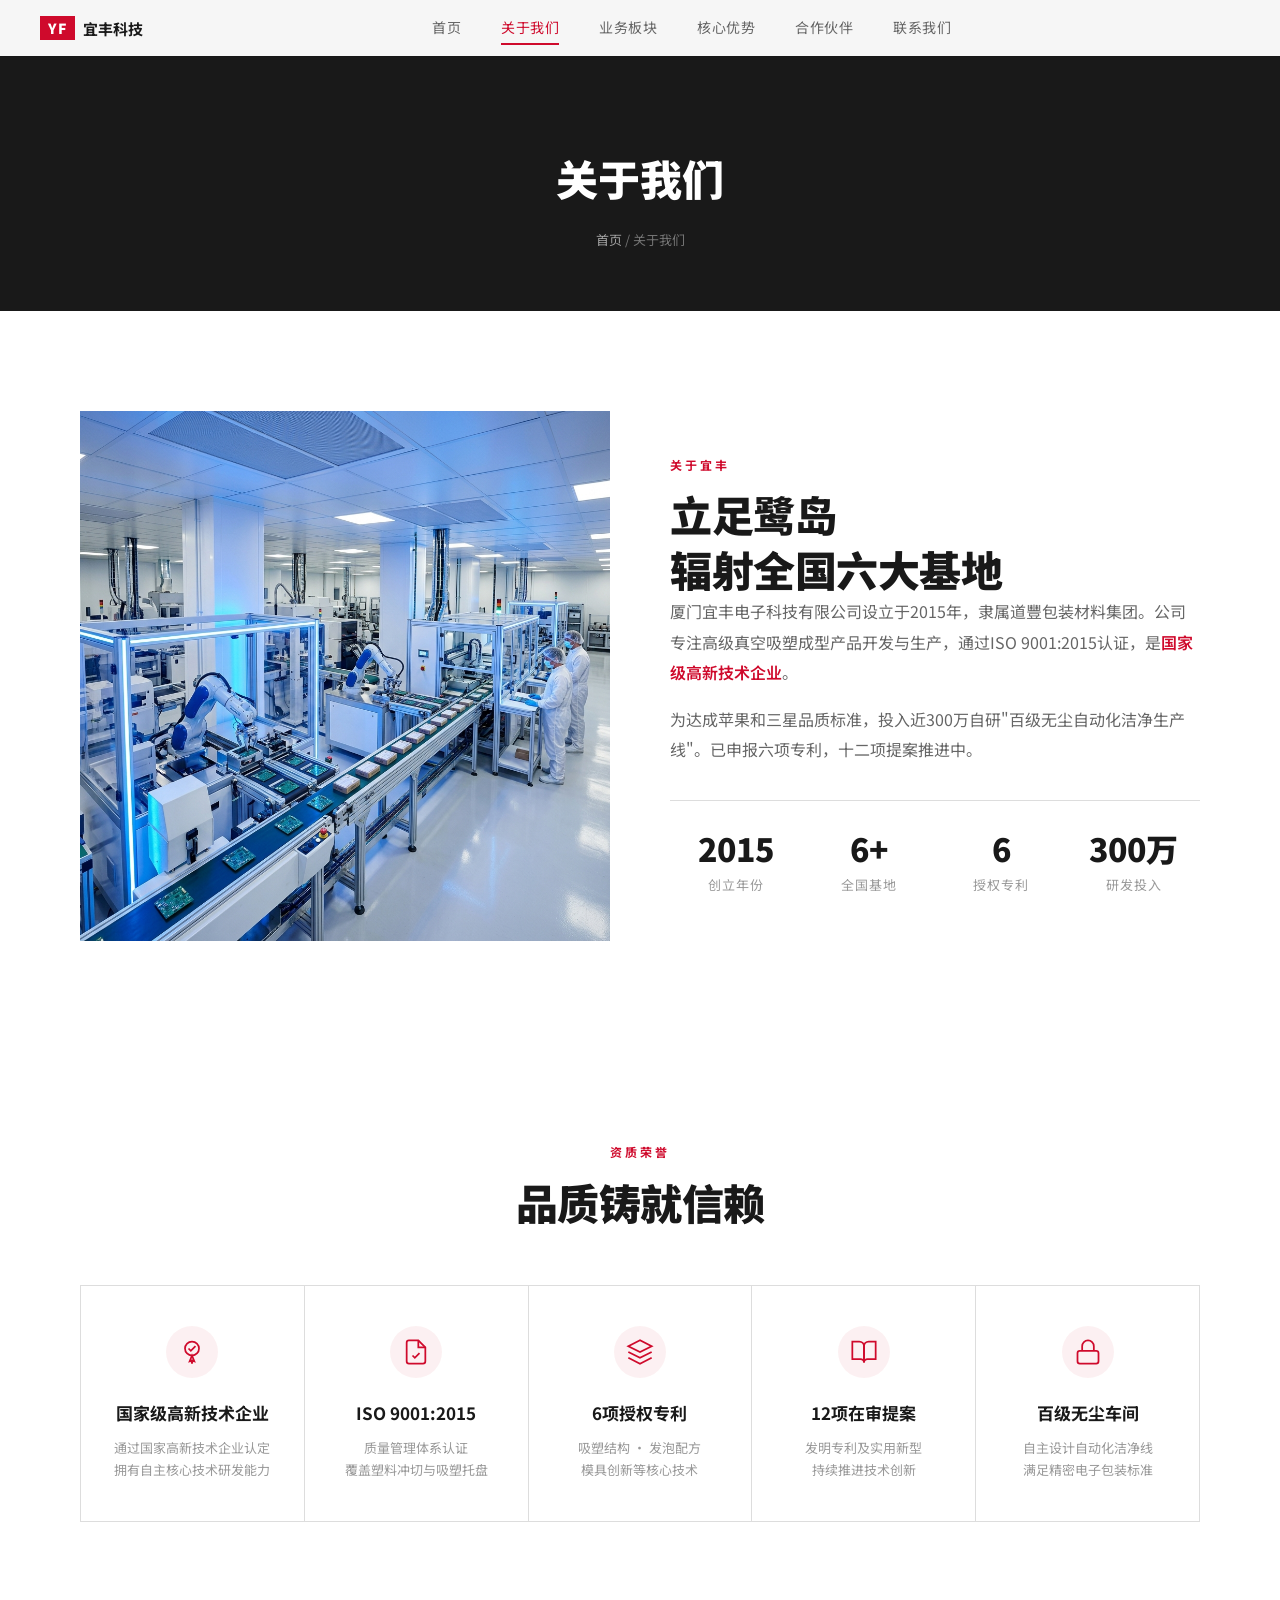
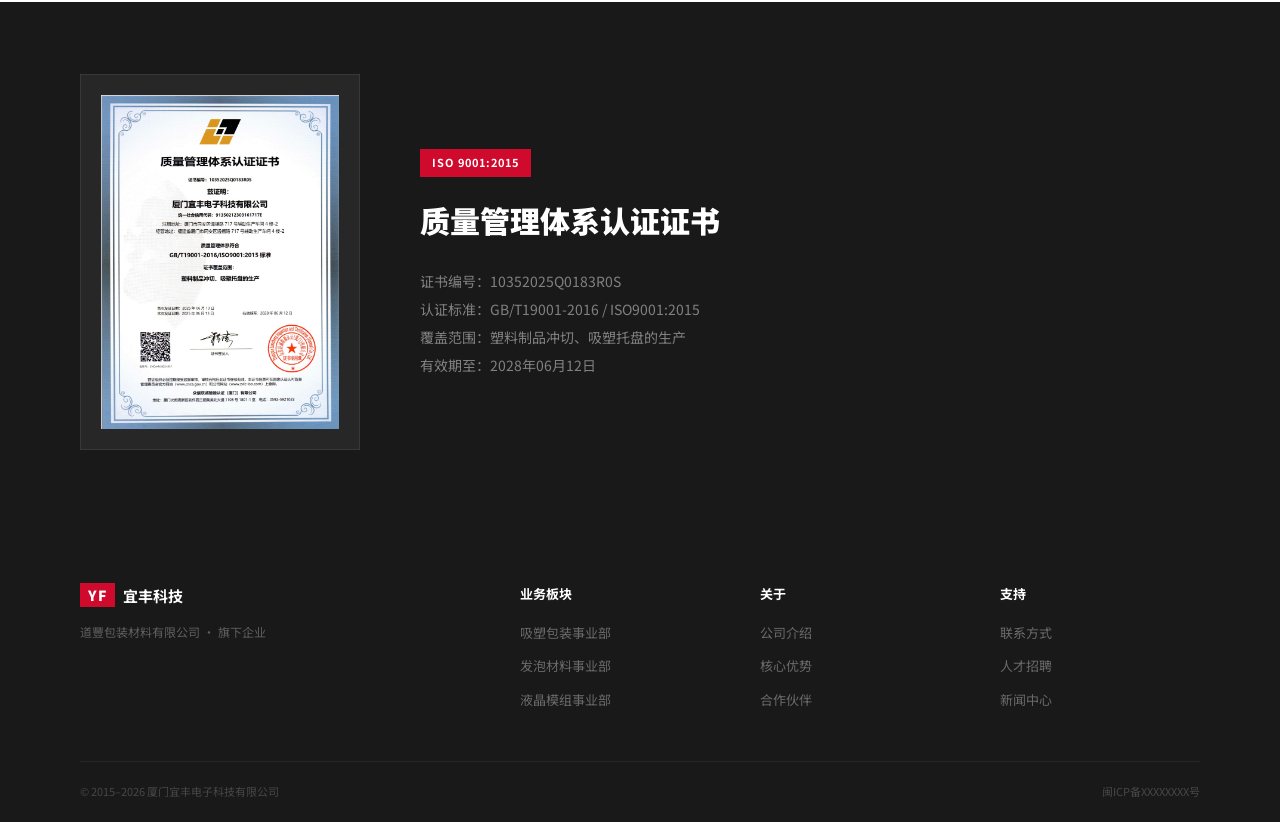
==== about.html @ 3e168503 "feat: 单页拆分为6个独立页面 - index.html: 首页（Hero轮播+快讯+About预览+业务入口+合作伙伴） - about.html: 关于我们（公司介绍+KPI+资质荣誉+证书展" ====
<!DOCTYPE html>
<html lang="zh-CN">
<head>
    <meta charset="UTF-8">
    <meta name="viewport" content="width=device-width, initial-scale=1.0">
    <title>关于我们 - 厦门宜丰电子科技</title>
    <meta name="description" content="厦门宜丰电子科技有限公司，隶属道豐包装材料集团，国家级高新技术企业，通过ISO 9001:2015认证。">
    <link rel="preconnect" href="https://fonts.googleapis.com">
    <link rel="preconnect" href="https://fonts.gstatic.com" crossorigin>
    <link href="https://fonts.googleapis.com/css2?family=Noto+Sans+SC:wght@300;400;500;700;900&display=swap" rel="stylesheet">
    <link rel="stylesheet" href="style.css">
</head>
<body>

    <!-- ====== 导航栏 ====== -->
    <header class="header" id="header">
        <div class="header-inner">
            <a href="index.html" class="logo">
                <span class="logo-mark">YF</span>
                <span class="logo-name">宜丰科技</span>
            </a>
            <nav class="nav" id="nav">
                <a href="index.html" class="nav-link">首页</a>
                <a href="about.html" class="nav-link">关于我们</a>
                <a href="divisions.html" class="nav-link">业务板块</a>
                <a href="advantages.html" class="nav-link">核心优势</a>
                <a href="partners.html" class="nav-link">合作伙伴</a>
                <a href="contact.html" class="nav-link">联系我们</a>
            </nav>
            <div class="header-right">
                <button class="hamburger" id="hamburger" aria-label="菜单">
                    <span></span><span></span>
                </button>
            </div>
        </div>
    </header>

    <!-- ====== 子页面横幅 ====== -->
    <section class="page-hero">
        <div class="container">
            <h1>关于我们</h1>
            <p class="breadcrumb"><a href="index.html">首页</a> / 关于我们</p>
        </div>
    </section>

    <!-- ====== 公司介绍 ====== -->
    <section class="about" id="about">
        <div class="container">
            <div class="split">
                <div class="split-media reveal">
                    <img src="images/hero-banner.png" alt="宜丰生产车间" loading="lazy">
                </div>
                <div class="split-text reveal">
                    <span class="label">关于宜丰</span>
                    <h2>立足鹭岛<br>辐射全国六大基地</h2>
                    <p>厦门宜丰电子科技有限公司设立于2015年，隶属道豐包装材料集团。公司专注高级真空吸塑成型产品开发与生产，通过ISO 9001:2015认证，是<strong>国家级高新技术企业</strong>。</p>
                    <p>为达成苹果和三星品质标准，投入近300万自研"百级无尘自动化洁净生产线"。已申报六项专利，十二项提案推进中。</p>
                    <div class="kpi-row">
                        <div class="kpi">
                            <strong>2015</strong>
                            <span>创立年份</span>
                        </div>
                        <div class="kpi">
                            <strong>6+</strong>
                            <span>全国基地</span>
                        </div>
                        <div class="kpi">
                            <strong>6</strong>
                            <span>授权专利</span>
                        </div>
                        <div class="kpi">
                            <strong>300万</strong>
                            <span>研发投入</span>
                        </div>
                    </div>
                </div>
            </div>
        </div>
    </section>

    <!-- ====== 资质荣誉 ====== -->
    <section class="certifications" id="certifications">
        <div class="container">
            <div class="section-head center">
                <span class="label">资质荣誉</span>
                <h2>品质铸就信赖</h2>
            </div>
            <div class="cert-cards">
                <div class="cert-card reveal">
                    <div class="cert-card-icon">
                        <svg width="28" height="28" viewBox="0 0 24 24" fill="none" stroke="currentColor" stroke-width="1.5">
                            <path d="M12 15l-2 5l1.5-.5L12 22l.5-2.5L14 20l-2-5z"/>
                            <circle cx="12" cy="9" r="6"/>
                            <path d="M9 9l2 2 4-4"/>
                        </svg>
                    </div>
                    <h4>国家级高新技术企业</h4>
                    <p>通过国家高新技术企业认定<br>拥有自主核心技术研发能力</p>
                </div>
                <div class="cert-card reveal">
                    <div class="cert-card-icon">
                        <svg width="28" height="28" viewBox="0 0 24 24" fill="none" stroke="currentColor" stroke-width="1.5">
                            <path d="M14 2H6a2 2 0 0 0-2 2v16a2 2 0 0 0 2 2h12a2 2 0 0 0 2-2V8z"/>
                            <polyline points="14 2 14 8 20 8"/>
                            <path d="M9 15l2 2 4-4"/>
                        </svg>
                    </div>
                    <h4>ISO 9001:2015</h4>
                    <p>质量管理体系认证<br>覆盖塑料冲切与吸塑托盘</p>
                </div>
                <div class="cert-card reveal">
                    <div class="cert-card-icon">
                        <svg width="28" height="28" viewBox="0 0 24 24" fill="none" stroke="currentColor" stroke-width="1.5">
                            <path d="M12 2L2 7l10 5 10-5-10-5z"/><path d="M2 17l10 5 10-5"/><path d="M2 12l10 5 10-5"/>
                        </svg>
                    </div>
                    <h4>6项授权专利</h4>
                    <p>吸塑结构 · 发泡配方<br>模具创新等核心技术</p>
                </div>
                <div class="cert-card reveal">
                    <div class="cert-card-icon">
                        <svg width="28" height="28" viewBox="0 0 24 24" fill="none" stroke="currentColor" stroke-width="1.5">
                            <path d="M2 3h6a4 4 0 0 1 4 4v14a3 3 0 0 0-3-3H2z"/>
                            <path d="M22 3h-6a4 4 0 0 0-4 4v14a3 3 0 0 1 3-3h7z"/>
                        </svg>
                    </div>
                    <h4>12项在审提案</h4>
                    <p>发明专利及实用新型<br>持续推进技术创新</p>
                </div>
                <div class="cert-card reveal">
                    <div class="cert-card-icon">
                        <svg width="28" height="28" viewBox="0 0 24 24" fill="none" stroke="currentColor" stroke-width="1.5">
                            <rect x="3" y="11" width="18" height="11" rx="2" ry="2"/>
                            <path d="M7 11V7a5 5 0 0 1 10 0v4"/>
                        </svg>
                    </div>
                    <h4>百级无尘车间</h4>
                    <p>自主设计自动化洁净线<br>满足精密电子包装标准</p>
                </div>
            </div>
        </div>
        <!-- 证书展示带 -->
        <div class="cert-banner">
            <div class="container">
                <div class="cert-banner-inner">
                    <div class="cert-banner-img">
                        <img src="images/certs/iso9001.png" alt="ISO 9001:2015 质量管理体系认证证书">
                    </div>
                    <div class="cert-banner-text">
                        <span class="cert-badge">ISO 9001:2015</span>
                        <h3>质量管理体系认证证书</h3>
                        <p>证书编号：10352025Q0183R0S</p>
                        <p>认证标准：GB/T19001-2016 / ISO9001:2015</p>
                        <p>覆盖范围：塑料制品冲切、吸塑托盘的生产</p>
                        <p>有效期至：2028年06月12日</p>
                    </div>
                </div>
            </div>
        </div>
    </section>

    <!-- ====== 页脚 ====== -->
    <footer class="footer">
        <div class="container">
            <div class="footer-grid">
                <div class="footer-brand">
                    <div class="logo">
                        <span class="logo-mark">YF</span>
                        <span class="logo-name">宜丰科技</span>
                    </div>
                    <p>道豐包装材料有限公司 · 旗下企业</p>
                </div>
                <div class="footer-col">
                    <h5>业务板块</h5>
                    <a href="divisions.html">吸塑包装事业部</a>
                    <a href="divisions.html">发泡材料事业部</a>
                    <a href="divisions.html">液晶模组事业部</a>
                </div>
                <div class="footer-col">
                    <h5>关于</h5>
                    <a href="about.html">公司介绍</a>
                    <a href="advantages.html">核心优势</a>
                    <a href="partners.html">合作伙伴</a>
                </div>
                <div class="footer-col">
                    <h5>支持</h5>
                    <a href="contact.html">联系方式</a>
                    <a href="#">人才招聘</a>
                    <a href="#">新闻中心</a>
                </div>
            </div>
            <div class="footer-bottom">
                <span>© 2015–2026 厦门宜丰电子科技有限公司</span>
                <span>闽ICP备XXXXXXXX号</span>
            </div>
        </div>
    </footer>

    <button class="btt" id="btt" aria-label="回到顶部">↑</button>
    <script src="script.js"></script>
</body>
</html>
---- style.css ----
/* =============================================
   宜丰电子科技 – 华为级极简设计
   核心原则：克制、留白、直角、大图、黑白红
   ============================================= */

/* ---------- Design Tokens ---------- */
:root{
    --black:#000;
    --white:#fff;
    --grey-50:#f5f5f5;
    --grey-100:#eee;
    --grey-200:#ddd;
    --grey-400:#999;
    --grey-600:#666;
    --grey-800:#333;
    --grey-900:#191919;
    --red:#CF0A2C;          /* 华为红 */
    --red-dark:#A30820;
    --font:'Noto Sans SC',-apple-system,BlinkMacSystemFont,'Segoe UI',sans-serif;
    --ease:cubic-bezier(.4,0,.2,1);
    --max:1200px;
}

/* ---------- Reset ---------- */
*,*::before,*::after{margin:0;padding:0;box-sizing:border-box}
html{font-size:17px;-webkit-font-smoothing:antialiased}
body{font-family:var(--font);color:var(--grey-900);background:var(--white);line-height:1.8;overflow-x:hidden;font-size:17px}
img{max-width:100%;display:block}
a{text-decoration:none;color:inherit}
button{font-family:var(--font)}
/* 键盘焦点可见性 – 可访问性 */
:focus-visible{
    outline:2px solid var(--red);
    outline-offset:2px;
}
input:focus-visible,
select:focus-visible,
textarea:focus-visible{
    outline:none;
    border-color:var(--red);
    box-shadow:0 0 0 3px rgba(207,10,44,.12);
}
.container{max-width:var(--max);margin:0 auto;padding:0 40px}

/* ===================
   HEADER – 华为风格透明→白底
   =================== */
.header{
    position:fixed;top:0;left:0;right:0;z-index:1000;
    height:56px;
    transition:background .4s var(--ease),box-shadow .4s var(--ease);
}
.header.scrolled{
    background:rgba(255,255,255,.96);
    backdrop-filter:blur(12px);
    -webkit-backdrop-filter:blur(12px);
    box-shadow:0 1px 0 rgba(0,0,0,.08);
}
.header-inner{
    max-width:1440px;margin:0 auto;height:100%;
    display:flex;align-items:center;justify-content:space-between;
    padding:0 40px;
}
.logo{display:flex;align-items:center;gap:8px;z-index:1001}
.logo-mark{
    font-size:14px;font-weight:900;letter-spacing:1px;
    color:var(--white);background:var(--red);
    padding:3px 8px;line-height:1.3;
}
.header.scrolled .logo-mark{background:var(--red)}
.logo-name{
    font-size:15px;font-weight:700;
    color:var(--white);transition:color .3s var(--ease);
}
.header.scrolled .logo-name{color:var(--grey-900)}

/* Nav */
.nav{display:flex;gap:0}
.nav-link{
    padding:16px 20px;font-size:14px;font-weight:400;
    color:rgba(255,255,255,.85);letter-spacing:.5px;
    position:relative;transition:color .3s var(--ease);
}
.header.scrolled .nav-link{color:var(--grey-600)}
.nav-link:hover,.nav-link.active{color:var(--white)}
.header.scrolled .nav-link:hover,
.header.scrolled .nav-link.active{color:var(--red)}
.nav-link::after{
    content:'';position:absolute;bottom:12px;left:20px;right:20px;
    height:2px;background:var(--red);
    transform:scaleX(0);transition:transform .3s var(--ease);
}
.nav-link.active::after,.nav-link:hover::after{transform:scaleX(1)}

/* Hamburger */
.hamburger{
    display:none;background:none;border:none;cursor:pointer;
    width:24px;height:20px;position:relative;z-index:1001;
}
.hamburger span{
    display:block;width:100%;height:1.5px;
    background:var(--white);position:absolute;left:0;
    transition:all .3s var(--ease);
}
.header.scrolled .hamburger span{background:var(--grey-900)}
.hamburger span:first-child{top:4px}
.hamburger span:last-child{bottom:4px}
.hamburger.open span:first-child{top:50%;transform:translateY(-50%) rotate(45deg)}
.hamburger.open span:last-child{bottom:auto;top:50%;transform:translateY(-50%) rotate(-45deg)}

/* ===================
   HERO – 全屏大图轮播
   =================== */
.hero{position:relative;height:100vh;min-height:640px;overflow:hidden;background:var(--black)}
.hero-slide{
    position:absolute;inset:0;opacity:0;
    transition:opacity 1.2s ease;
}
.hero-slide.active{opacity:1;z-index:1}
.hero-img{
    position:absolute;inset:0;
    background-size:cover;background-position:center;
    transform:scale(1.08);
    transition:transform 7s ease-out;
}
.hero-slide.active .hero-img{transform:scale(1)}
/* 华为式底部渐变遮罩，不是全覆盖 */
.hero-slide::after{
    content:'';position:absolute;inset:0;
    background:linear-gradient(to top,rgba(0,0,0,.7) 0%,rgba(0,0,0,.15) 50%,rgba(0,0,0,.25) 100%);
    z-index:1;
}
.hero-caption{
    position:absolute;bottom:140px;left:0;right:0;z-index:2;
    padding:0 40px;
    max-width:1440px;margin:0 auto;
}
.hero-caption h1{
    font-size:clamp(36px,5vw,56px);font-weight:900;
    color:var(--white);line-height:1.2;
    margin-bottom:16px;letter-spacing:-1px;
    opacity:0;transform:translateY(30px);
    transition:all .8s var(--ease) .2s;
}
.hero-slide.active .hero-caption h1{opacity:1;transform:translateY(0)}
.hero-caption p{
    font-size:18px;color:rgba(255,255,255,.7);font-weight:300;
    margin-bottom:28px;max-width:480px;
    opacity:0;transform:translateY(20px);
    transition:all .8s var(--ease) .4s;
}
.hero-slide.active .hero-caption p{opacity:1;transform:translateY(0)}
.hero-btn{
    display:inline-block;font-size:14px;font-weight:500;
    color:var(--white);border:1px solid rgba(255,255,255,.5);
    padding:12px 32px;
    opacity:0;transform:translateY(20px);
    transition:opacity .8s var(--ease) .55s, transform .8s var(--ease) .55s, background .3s var(--ease), border-color .3s var(--ease);
}
.hero-slide.active .hero-btn{opacity:1;transform:translateY(0)}
.hero-btn:hover{background:var(--red);border-color:var(--red)}

/* Dots */
.hero-dots{
    position:absolute;bottom:60px;left:40px;z-index:10;
    display:flex;gap:10px;
}
.dot{
    width:32px;height:2px;border:none;cursor:pointer;
    background:rgba(255,255,255,.3);padding:0;
    transition:all .4s var(--ease);
}
.dot.active{background:var(--white);width:48px}

/* ===================
   PAGE HERO – 子页面顶部横幅
   =================== */
.page-hero{
    padding:140px 0 60px;
    background:var(--grey-900);
    text-align:center;
}
.page-hero h1{
    font-size:clamp(28px,4vw,42px);font-weight:900;
    color:var(--white);margin-bottom:12px;
}
.page-hero .breadcrumb{
    font-size:13px;color:rgba(255,255,255,.4);
}
.page-hero .breadcrumb a{
    color:rgba(255,255,255,.6);
    transition:color .3s var(--ease);
}
.page-hero .breadcrumb a:hover{color:var(--white)}

/* ===================
   TICKER – 新闻快讯条
   =================== */
.ticker{
    background:var(--grey-50);border-bottom:1px solid var(--grey-100);
    padding:14px 0;
}
.ticker-inner{display:flex;align-items:center;gap:16px}
.ticker-tag{
    flex-shrink:0;font-size:11px;font-weight:700;
    color:var(--white);background:var(--red);
    padding:3px 10px;letter-spacing:1px;
}
.ticker-inner p{font-size:15px;color:var(--grey-600)}

/* ===================
   通用 Section 标题
   =================== */
.section-head{margin-bottom:56px}
.section-head.center{text-align:center}
.label{
    display:block;font-size:12px;font-weight:700;
    color:var(--red);letter-spacing:3px;
    margin-bottom:12px;
}
.label.light{color:rgba(255,255,255,.6)}
.section-head h2,
.split-text h2{
    font-size:clamp(30px,3.5vw,42px);font-weight:900;
    line-height:1.3;letter-spacing:-0.5px;color:var(--grey-900);
}

/* ===================
   ABOUT – 左右分栏（华为式）
   =================== */
.about{padding:100px 0}
.split{
    display:grid;grid-template-columns:1fr 1fr;gap:60px;
    align-items:center;
}
.split.reverse{direction:rtl}
.split.reverse>*{direction:ltr}
.split-media{overflow:hidden}
.split-media img{
    width:100%;height:100%;object-fit:cover;
    transition:transform .6s var(--ease);
}
.split-media:hover img{transform:scale(1.03)}
.split-text{padding:20px 0}
.split-text p{
    font-size:16px;color:var(--grey-600);
    margin-bottom:16px;line-height:1.9;
}
.split-text strong{color:var(--red);font-weight:600}

/* KPI 行 */
.kpi-row{
    display:grid;grid-template-columns:repeat(4,1fr);
    gap:0;margin-top:36px;
    border-top:1px solid var(--grey-200);padding-top:28px;
}
.kpi{text-align:center}
.kpi strong{
    display:block;font-size:32px;font-weight:900;
    color:var(--grey-900);line-height:1.2;
}
.kpi span{font-size:13px;color:var(--grey-400);letter-spacing:1px}

/* ===================
   DIVISIONS – 三大业务大图卡片
   =================== */
.divisions{padding:100px 0 0;background:var(--grey-50)}
.div-grid{
    display:grid;grid-template-columns:repeat(3,1fr);
    gap:1px;background:var(--grey-200); /* 1px 分隔线式间距 */
}
.div-card{
    position:relative;display:block;
    height:520px;overflow:hidden;cursor:pointer;
    background:var(--black);
}
.div-card img{
    width:100%;height:100%;object-fit:cover;
    transition:transform .8s var(--ease);
}
.div-card:hover img{transform:scale(1.06)}
.div-card-overlay{
    position:absolute;inset:0;
    background:linear-gradient(to top,rgba(0,0,0,.75) 0%,rgba(0,0,0,.1) 60%,transparent 100%);
    transition:background .4s var(--ease);
}
.div-card:hover .div-card-overlay{
    background:linear-gradient(to top,rgba(0,0,0,.85) 0%,rgba(0,0,0,.3) 60%,rgba(0,0,0,.15) 100%);
}
.div-card-body{
    position:absolute;bottom:0;left:0;right:0;
    padding:36px 32px;z-index:2;color:var(--white);
}
.div-card-num{
    font-size:48px;font-weight:900;
    color:rgba(255,255,255,.12);line-height:1;
    display:block;margin-bottom:8px;
}
.div-card-body h3{
    font-size:24px;font-weight:700;margin-bottom:10px;
    letter-spacing:.5px;
}
.div-card-body p{
    font-size:14px;color:rgba(255,255,255,.65);
    line-height:1.7;margin-bottom:16px;
}
.div-card-link{
    font-size:14px;font-weight:500;color:var(--white);
    opacity:0;transform:translateY(8px);
    transition:all .4s var(--ease);
}
.div-card:hover .div-card-link{opacity:1;transform:translateY(0)}

/* ===================
   ADVANTAGES – 核心优势
   =================== */
.advantages{padding:100px 0 0;background:var(--white)}
.adv-strip{
    margin-top:80px;padding:80px 0;
    background:var(--grey-900);
}
.adv-cards{
    display:grid;grid-template-columns:repeat(4,1fr);gap:1px;
    background:rgba(255,255,255,.06);
}
.adv-card{
    padding:40px 32px;
    background:var(--grey-900);
    border-right:none;
    transition:background .3s var(--ease);
}
.adv-card:last-child{border-right:none}
.adv-card:hover{background:rgba(255,255,255,.04)}
.adv-icon{
    color:var(--red);margin-bottom:24px;
    width:40px;height:40px;
}
.adv-card h4{
    font-size:18px;font-weight:700;
    color:var(--white);margin-bottom:12px;
}
.adv-card p{
    font-size:14px;color:rgba(255,255,255,.5);line-height:1.8;
}

/* ===================
   PRODUCTS – 五大领域
   =================== */
.products{padding:100px 0;background:var(--white)}
.prod-grid{
    display:grid;grid-template-columns:repeat(5,1fr);gap:0;
    border:1px solid var(--grey-200);
}
.prod-item{
    padding:48px 28px;text-align:center;
    border-right:1px solid var(--grey-200);
    transition:background .3s var(--ease);
}
.prod-item:last-child{border-right:none}
.prod-item:hover{background:var(--grey-50)}
.prod-icon{
    width:36px;height:36px;margin:0 auto 16px;
    color:var(--grey-800);
    transition:color .3s var(--ease);
}
.prod-item:hover .prod-icon{color:var(--red)}
.prod-item h4{
    font-size:17px;font-weight:700;
    color:var(--grey-900);margin-bottom:8px;
}
.prod-item p{font-size:14px;color:var(--grey-400);line-height:1.8}

/* ===================
   MATERIALS BANNER – 深色全宽
   =================== */
.materials-banner{
    position:relative;min-height:500px;
    display:flex;align-items:center;
    overflow:hidden;
}
.materials-bg{
    position:absolute;inset:0;
    background-size:cover;background-position:center;
    filter:brightness(.25);
}
.materials-content{
    position:relative;z-index:2;width:100%;
    padding:100px 0;
}
.materials-content h2{
    font-size:clamp(26px,3vw,36px);font-weight:900;
    color:var(--white);margin-bottom:48px;
}
.mat-row{
    display:grid;grid-template-columns:repeat(3,1fr);gap:0;
}
.mat-item{
    padding:40px 36px;
    border-right:1px solid rgba(255,255,255,.08);
}
.mat-item:last-child{border-right:none}
.mat-item h3{
    font-size:32px;font-weight:900;
    color:var(--red);margin-bottom:12px;
}
.mat-item p{
    font-size:14px;color:rgba(255,255,255,.55);line-height:1.8;
}

/* ===================
   PARTNERS – 合作伙伴
   =================== */
.partners{padding:100px 0;background:var(--grey-50)}
.partner-grid{
    display:grid;grid-template-columns:repeat(3,1fr);
    gap:0;border:1px solid var(--grey-200);background:var(--white);
}
.partner-item{
    padding:40px 36px;text-align:center;
    border-right:1px solid var(--grey-200);
    border-bottom:1px solid var(--grey-200);
    transition:background .3s var(--ease);
    display:flex;align-items:center;justify-content:center;
}
.partner-item:nth-child(3n){border-right:none}
.partner-item:nth-last-child(-n+3){border-bottom:none}
.partner-item:hover{background:var(--grey-50)}
.partner-logo{
    max-width:140px;max-height:50px;
    width:auto;height:auto;
    display:block;margin:0 auto;
    filter:grayscale(100%);opacity:.5;
    transition:all .4s var(--ease);
    object-fit:contain;
}
.partner-item:hover .partner-logo{filter:grayscale(0);opacity:1}

/* ===================
   CERTIFICATIONS – 资质荣誉
   =================== */
.certifications{padding:100px 0 0;background:var(--white)}

/* --- 资质卡片网格 --- */
.cert-cards{
    display:grid;grid-template-columns:repeat(5,1fr);
    gap:1px;background:var(--grey-200);
    border:1px solid var(--grey-200);
}
.cert-card{
    background:var(--white);
    padding:40px 28px;text-align:center;
    transition:background .3s var(--ease);
}
.cert-card:hover{background:var(--grey-50)}
.cert-card-icon{
    width:52px;height:52px;margin:0 auto 20px;
    display:flex;align-items:center;justify-content:center;
    color:var(--red);
    background:rgba(207,10,44,.06);
    border-radius:50%;
    transition:all .3s var(--ease);
}
.cert-card:hover .cert-card-icon{
    background:var(--red);color:var(--white);
}
.cert-card h4{
    font-size:17px;font-weight:700;
    color:var(--grey-900);margin-bottom:8px;
}
.cert-card p{
    font-size:13px;color:var(--grey-400);line-height:1.7;
}

/* --- 证书展示带 --- */
.cert-banner{
    margin-top:80px;padding:72px 0;
    background:var(--grey-900);
}
.cert-banner-inner{
    display:grid;grid-template-columns:280px 1fr;
    gap:60px;align-items:center;
}
.cert-banner-img{
    background:rgba(255,255,255,.06);
    padding:20px;
    border:1px solid rgba(255,255,255,.08);
}
.cert-banner-img img{
    width:100%;height:auto;display:block;
}
.cert-badge{
    display:inline-block;font-size:11px;font-weight:700;
    color:var(--white);background:var(--red);
    padding:4px 12px;letter-spacing:1px;
    margin-bottom:16px;
}
.cert-banner-text h3{
    font-size:clamp(22px,2.5vw,30px);font-weight:900;
    color:var(--white);margin-bottom:20px;
}
.cert-banner-text p{
    font-size:14px;color:rgba(255,255,255,.45);
    line-height:2;
}

/* ===================
   CONTACT – 联系我们
   =================== */
.contact{padding:100px 0;background:var(--white)}
.contact-list{margin-top:32px;display:flex;flex-direction:column;gap:20px}
.contact-row{
    display:flex;align-items:flex-start;gap:16px;
    padding:16px 0;border-bottom:1px solid var(--grey-100);
}
.contact-row svg{flex-shrink:0;color:var(--red);margin-top:2px}
.contact-row strong{font-size:14px;display:block;margin-bottom:2px}
.contact-row p{font-size:13px;color:var(--grey-400)}

/* Form */
.split-form{background:var(--grey-50);padding:40px;border:1px solid var(--grey-200)}
.form-2col{display:grid;grid-template-columns:1fr 1fr;gap:16px;margin-bottom:16px}
.split-form input,
.split-form select,
.split-form textarea{
    width:100%;padding:14px 16px;font-size:14px;
    font-family:var(--font);
    border:1px solid var(--grey-200);background:var(--white);
    color:var(--grey-900);outline:none;
    transition:border-color .3s var(--ease);
}
.split-form select{margin-bottom:16px;appearance:none;cursor:pointer}
.split-form textarea{margin-bottom:16px;resize:vertical;min-height:100px}
.split-form input:focus,
.split-form select:focus,
.split-form textarea:focus{border-color:var(--red)}
.split-form input::placeholder,
.split-form textarea::placeholder{color:var(--grey-400)}
.submit-btn{
    width:100%;padding:16px;font-size:15px;font-weight:600;
    background:var(--red);color:var(--white);
    border:none;cursor:pointer;
    transition:background .3s var(--ease);
}
.submit-btn:hover{background:var(--red-dark)}
.form-field{display:flex;flex-direction:column}
.form-field label{
    font-size:13px;font-weight:600;
    color:var(--grey-800);margin-bottom:6px;
    letter-spacing:.3px;
}
.form-field label .required{color:var(--red);font-weight:700}
.form-field select{margin-bottom:0}
.split-form .form-field+.form-field{margin-top:0}
.split-form .form-2col+.form-field,
.split-form .form-field+.form-field:not(.form-2col .form-field){margin-top:16px}

/* ===================
   FOOTER
   =================== */
.footer{background:var(--grey-900);padding:60px 0 0}
.footer-grid{
    display:grid;grid-template-columns:2fr 1fr 1fr 1fr;
    gap:40px;padding-bottom:40px;
    border-bottom:1px solid rgba(255,255,255,.06);
}
.footer .logo-name{color:var(--white)}
.footer-brand>p{font-size:12px;color:rgba(255,255,255,.3);margin-top:12px}
.footer-col h5{
    font-size:13px;font-weight:700;color:var(--white);
    margin-bottom:16px;
}
.footer-col a{
    display:block;font-size:13px;
    color:rgba(255,255,255,.35);margin-bottom:10px;
    transition:color .3s var(--ease);
}
.footer-col a:hover{color:var(--white)}
.footer-bottom{
    display:flex;justify-content:space-between;
    padding:20px 0;
}
.footer-bottom span{font-size:11px;color:rgba(255,255,255,.2)}

/* ===================
   BACK TO TOP
   =================== */
.btt{
    position:fixed;bottom:32px;right:32px;
    width:44px;height:44px;
    background:var(--grey-900);color:var(--white);
    border:none;cursor:pointer;font-size:18px;
    opacity:0;visibility:hidden;transform:translateY(16px);
    transition:all .3s var(--ease);z-index:999;
}
.btt.visible{opacity:1;visibility:visible;transform:translateY(0)}
.btt:hover{background:var(--red)}

/* ===================
   REVEAL ANIMATION
   =================== */
.reveal{
    opacity:0;transform:translateY(32px);
    transition:opacity .8s var(--ease),transform .8s var(--ease);
}
.reveal.visible{opacity:1;transform:translateY(0)}

/* ===================
   RESPONSIVE
   =================== */
@media(max-width:1024px){
    .split{grid-template-columns:1fr;gap:40px}
    .split.reverse{direction:ltr}
    .kpi-row{grid-template-columns:repeat(2,1fr);gap:20px}
    .div-grid{grid-template-columns:repeat(3,1fr)}
    .adv-cards{grid-template-columns:1fr 1fr}
    .adv-card{border-bottom:1px solid rgba(255,255,255,.06)}
    .adv-card:nth-child(2n){border-right:none}
    .prod-grid{grid-template-columns:repeat(3,1fr)}
    .prod-item:nth-child(3){border-right:none}
    .prod-item:nth-child(4){border-right:1px solid var(--grey-200)}
    .mat-row{grid-template-columns:1fr}
    .mat-item{border-right:none;border-bottom:1px solid rgba(255,255,255,.08)}
    .footer-grid{grid-template-columns:1fr 1fr}
    .cert-cards{grid-template-columns:repeat(3,1fr)}
    .cert-banner-inner{grid-template-columns:240px 1fr;gap:40px}
}

@media(max-width:768px){
    .container{padding:0 24px}
    .header-inner{padding:0 24px}
    .nav{
        position:fixed;inset:0;background:rgba(0,0,0,.96);
        flex-direction:column;align-items:center;justify-content:center;
        gap:4px;opacity:0;visibility:hidden;
        transition:all .4s var(--ease);
    }
    .nav.open{opacity:1;visibility:visible}
    .nav-link{font-size:18px;color:rgba(255,255,255,.85) !important;padding:14px 24px}
    .nav-link::after{display:none}
    .hamburger{display:block}
    .hero-caption{bottom:100px;padding:0 24px}
    .hero-dots{left:24px;bottom:50px}
    .div-grid{grid-template-columns:1fr}
    .div-card{height:380px}
    .div-card:last-child{grid-column:auto}
    .adv-cards{grid-template-columns:1fr}
    .adv-card{border-right:none}
    .prod-grid{grid-template-columns:1fr 1fr}
    .prod-item:nth-child(odd){border-right:1px solid var(--grey-200)}
    .prod-item:nth-child(even){border-right:none}
    .partner-grid{grid-template-columns:1fr 1fr}
    .partner-item:nth-child(2n){border-right:none}
    .partner-item:nth-child(odd){border-right:1px solid var(--grey-200)}
    .cert-cards{grid-template-columns:repeat(2,1fr)}
    .cert-card:last-child{grid-column:span 2}
    .cert-banner-inner{grid-template-columns:1fr;text-align:center}
    .cert-banner-img{max-width:280px;margin:0 auto}
    .form-2col{grid-template-columns:1fr}
    .footer-grid{grid-template-columns:1fr}
    .footer-bottom{flex-direction:column;gap:4px}
}

@media(max-width:480px){
    .kpi-row{grid-template-columns:repeat(2,1fr)}
    .prod-grid{grid-template-columns:1fr}
    .prod-item{border-right:none !important}
    .partner-grid{grid-template-columns:1fr}
    .partner-item{border-right:none !important}
    .cert-cards{grid-template-columns:1fr}
    .cert-card:last-child{grid-column:auto}
}
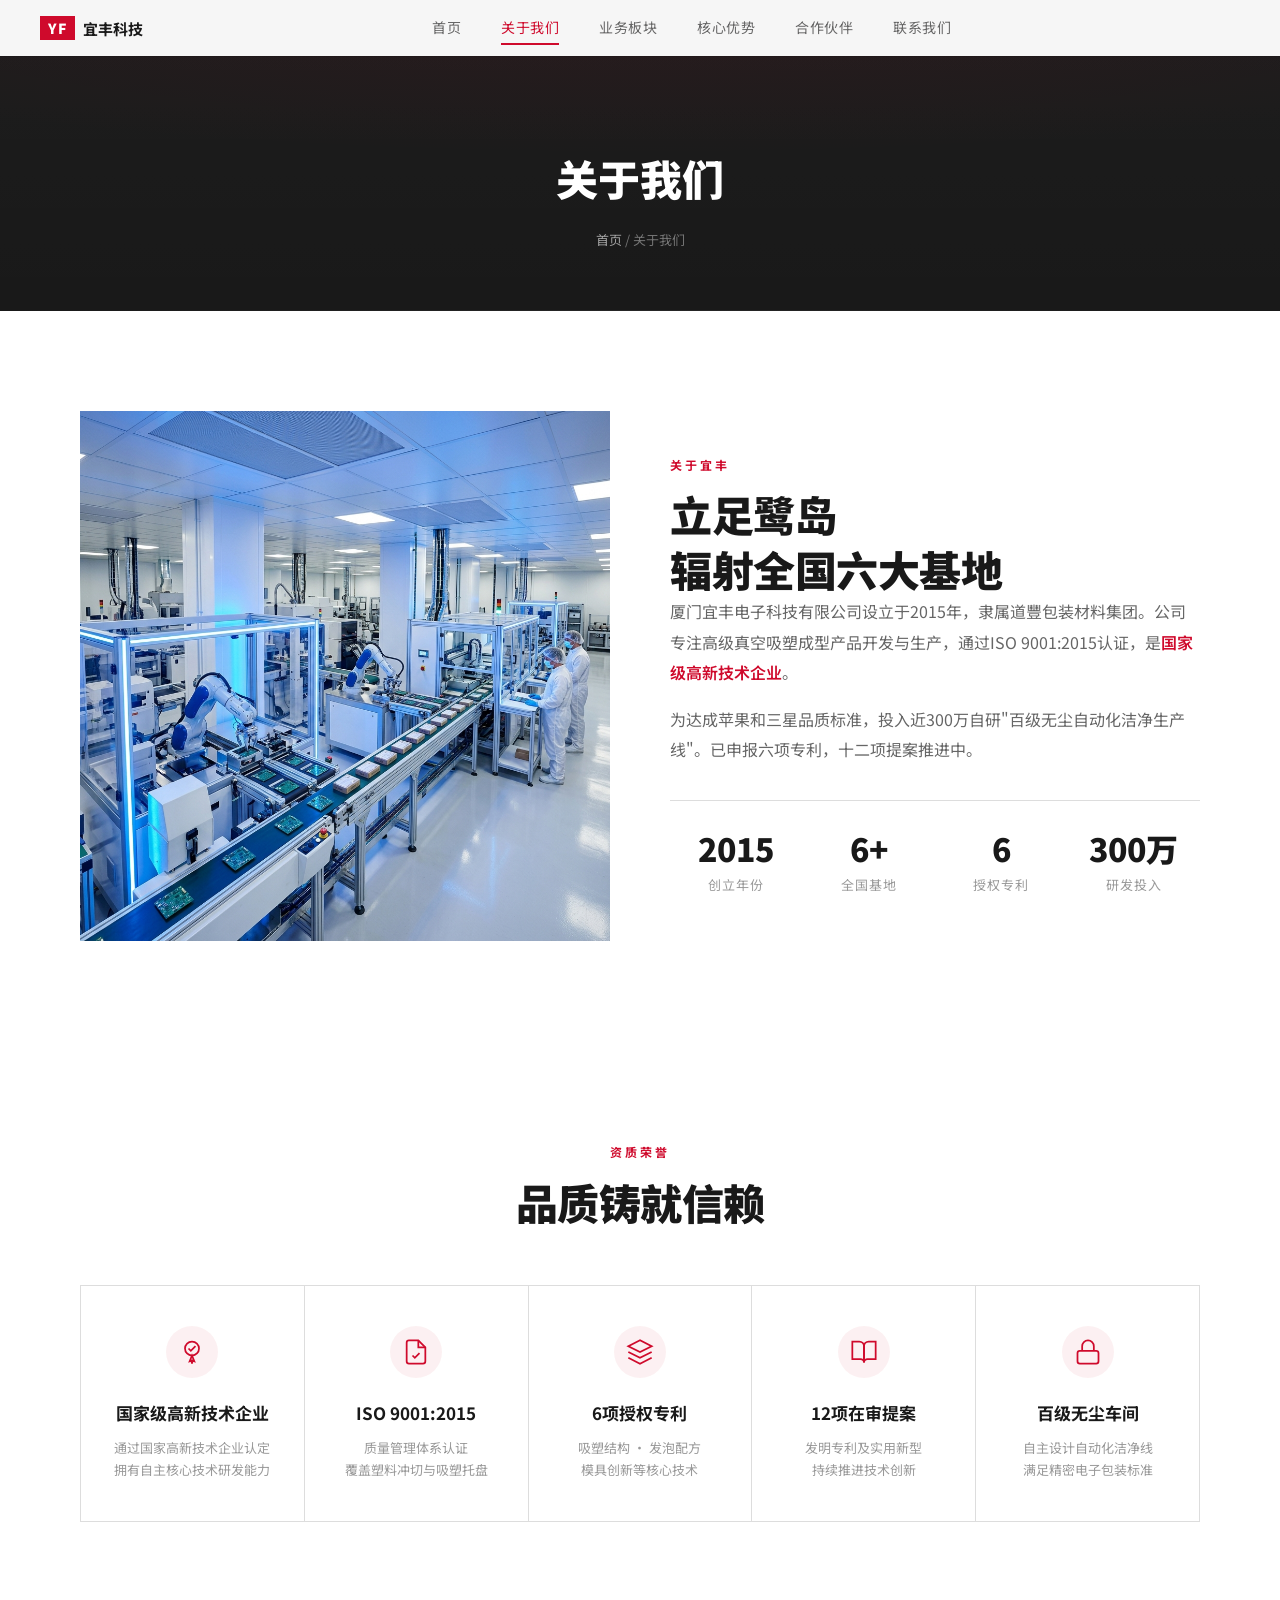
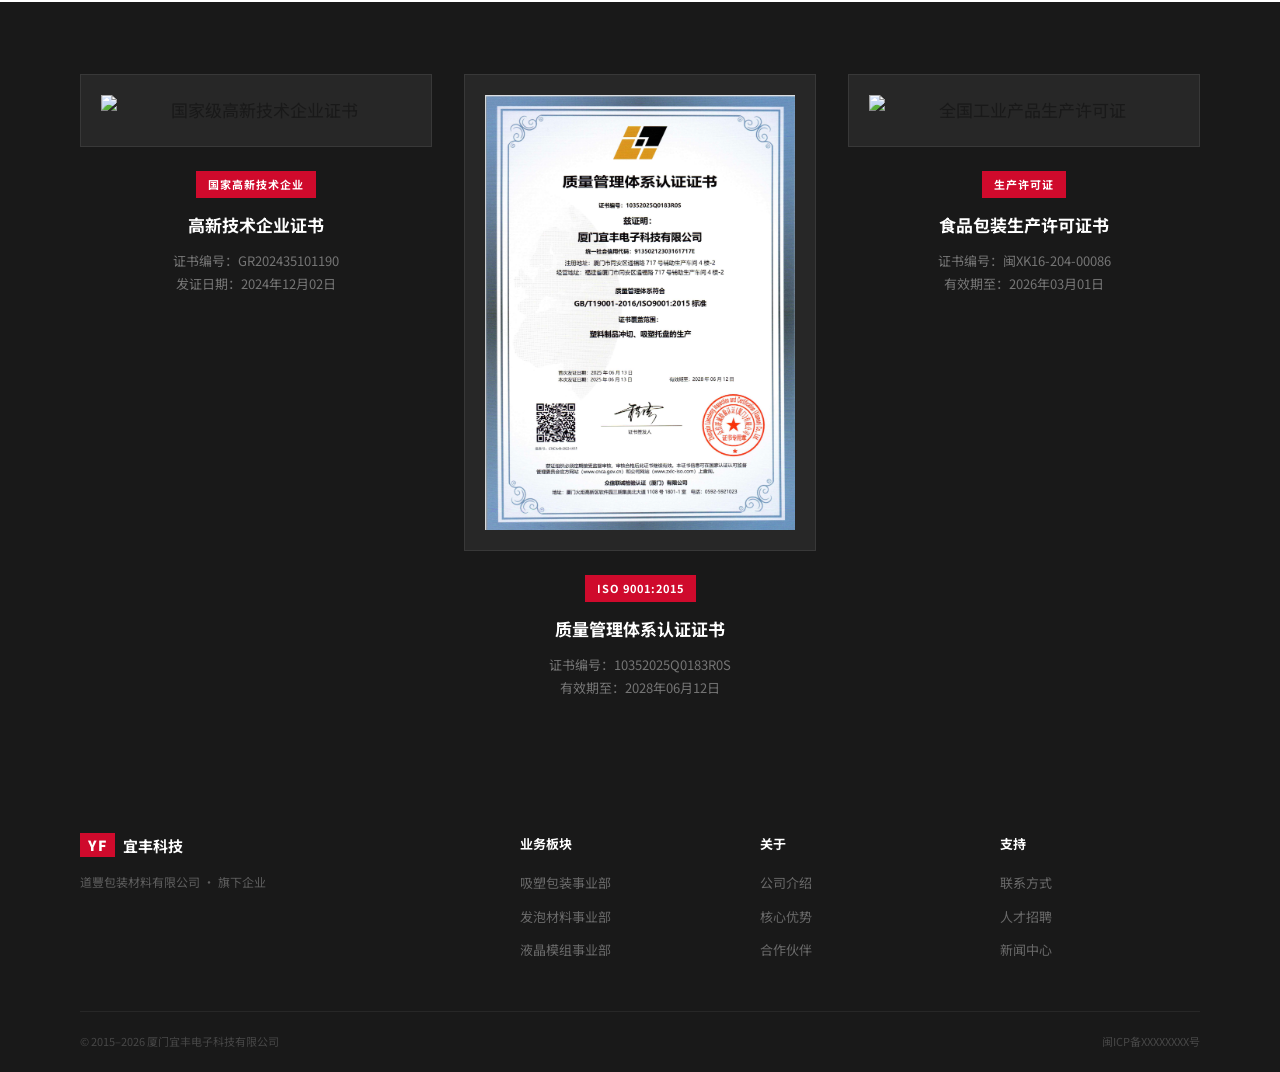
==== commit 35e57df8: "feat: 证书展示改为三列画廊（国高+ISO+食品许可） - cert-banner 从单张左图右文改为三列画廊布局 - 每张证书：上方图片+下方badge标签+标题+编号 - hover边框变红色" ====
--- a/about.html
+++ b/about.html
@@ -5,6 +5,7 @@
     <meta name="viewport" content="width=device-width, initial-scale=1.0">
     <title>关于我们 - 厦门宜丰电子科技</title>
     <meta name="description" content="厦门宜丰电子科技有限公司，隶属道豐包装材料集团，国家级高新技术企业，通过ISO 9001:2015认证。">
+    <link rel="icon" href="images/favicon.svg" type="image/svg+xml">
     <link rel="preconnect" href="https://fonts.googleapis.com">
     <link rel="preconnect" href="https://fonts.gstatic.com" crossorigin>
     <link href="https://fonts.googleapis.com/css2?family=Noto+Sans+SC:wght@300;400;500;700;900&display=swap" rel="stylesheet">
@@ -19,7 +20,7 @@
                 <span class="logo-mark">YF</span>
                 <span class="logo-name">宜丰科技</span>
             </a>
-            <nav class="nav" id="nav">
+            <nav class="nav" id="nav" aria-label="主导航">
                 <a href="index.html" class="nav-link">首页</a>
                 <a href="about.html" class="nav-link">关于我们</a>
                 <a href="divisions.html" class="nav-link">业务板块</a>
@@ -36,7 +37,7 @@
     </header>
 
     <!-- ====== 子页面横幅 ====== -->
-    <section class="page-hero">
+    <section class="page-hero" aria-label="页面标题">
         <div class="container">
             <h1>关于我们</h1>
             <p class="breadcrumb"><a href="index.html">首页</a> / 关于我们</p>
@@ -44,11 +45,11 @@
     </section>
 
     <!-- ====== 公司介绍 ====== -->
-    <section class="about" id="about">
+    <section class="about" id="about" aria-label="关于我们">
         <div class="container">
             <div class="split">
                 <div class="split-media reveal">
-                    <img src="images/hero-banner.png" alt="宜丰生产车间" loading="lazy">
+                    <img src="images/hero-banner.png" alt="宜丰生产车间" width="1024" height="1024" loading="lazy">
                 </div>
                 <div class="split-text reveal">
                     <span class="label">关于宜丰</span>
@@ -79,7 +80,7 @@
     </section>
 
     <!-- ====== 资质荣誉 ====== -->
-    <section class="certifications" id="certifications">
+    <section class="certifications" id="certifications" aria-label="资质荣誉">
         <div class="container">
             <div class="section-head center">
                 <span class="label">资质荣誉</span>
@@ -142,17 +143,42 @@
         <!-- 证书展示带 -->
         <div class="cert-banner">
             <div class="container">
-                <div class="cert-banner-inner">
-                    <div class="cert-banner-img">
-                        <img src="images/certs/iso9001.png" alt="ISO 9001:2015 质量管理体系认证证书">
-                    </div>
-                    <div class="cert-banner-text">
-                        <span class="cert-badge">ISO 9001:2015</span>
-                        <h3>质量管理体系认证证书</h3>
-                        <p>证书编号：10352025Q0183R0S</p>
-                        <p>认证标准：GB/T19001-2016 / ISO9001:2015</p>
-                        <p>覆盖范围：塑料制品冲切、吸塑托盘的生产</p>
-                        <p>有效期至：2028年06月12日</p>
+                <div class="cert-gallery">
+                    <!-- 国高证书 -->
+                    <div class="cert-gallery-item reveal">
+                        <div class="cert-banner-img">
+                            <img src="images/certs/gaoxin.png" alt="国家级高新技术企业证书" loading="lazy">
+                        </div>
+                        <div class="cert-gallery-info">
+                            <span class="cert-badge">国家高新技术企业</span>
+                            <h4>高新技术企业证书</h4>
+                            <p>证书编号：GR202435101190</p>
+                            <p>发证日期：2024年12月02日</p>
+                        </div>
+                    </div>
+                    <!-- ISO 证书 -->
+                    <div class="cert-gallery-item reveal">
+                        <div class="cert-banner-img">
+                            <img src="images/certs/iso9001.png" alt="ISO 9001:2015 质量管理体系认证证书" width="798" height="1119" loading="lazy">
+                        </div>
+                        <div class="cert-gallery-info">
+                            <span class="cert-badge">ISO 9001:2015</span>
+                            <h4>质量管理体系认证证书</h4>
+                            <p>证书编号：10352025Q0183R0S</p>
+                            <p>有效期至：2028年06月12日</p>
+                        </div>
+                    </div>
+                    <!-- 食品包装生产许可证 -->
+                    <div class="cert-gallery-item reveal">
+                        <div class="cert-banner-img">
+                            <img src="images/certs/food-license.png" alt="全国工业产品生产许可证" loading="lazy">
+                        </div>
+                        <div class="cert-gallery-info">
+                            <span class="cert-badge">生产许可证</span>
+                            <h4>食品包装生产许可证书</h4>
+                            <p>证书编号：闽XK16-204-00086</p>
+                            <p>有效期至：2026年03月01日</p>
+                        </div>
                     </div>
                 </div>
             </div>
--- a/style.css
+++ b/style.css
@@ -24,7 +24,12 @@
 /* ---------- Reset ---------- */
 *,*::before,*::after{margin:0;padding:0;box-sizing:border-box}
 html{font-size:17px;-webkit-font-smoothing:antialiased}
-body{font-family:var(--font);color:var(--grey-900);background:var(--white);line-height:1.8;overflow-x:hidden;font-size:17px}
+body{
+    font-family:var(--font);color:var(--grey-900);background:var(--white);
+    line-height:1.8;overflow-x:hidden;font-size:17px;
+    opacity:0;animation:pageIn .6s var(--ease) forwards;
+}
+@keyframes pageIn{to{opacity:1}}
 img{max-width:100%;display:block}
 a{text-decoration:none;color:inherit}
 button{font-family:var(--font)}
@@ -67,7 +72,7 @@
     color:var(--white);background:var(--red);
     padding:3px 8px;line-height:1.3;
 }
-.header.scrolled .logo-mark{background:var(--red)}
+
 .logo-name{
     font-size:15px;font-weight:700;
     color:var(--white);transition:color .3s var(--ease);
@@ -119,9 +124,11 @@
 .hero-slide.active{opacity:1;z-index:1}
 .hero-img{
     position:absolute;inset:0;
-    background-size:cover;background-position:center;
     transform:scale(1.08);
     transition:transform 7s ease-out;
+}
+.hero-img img{
+    width:100%;height:100%;object-fit:cover;
 }
 .hero-slide.active .hero-img{transform:scale(1)}
 /* 华为式底部渐变遮罩，不是全覆盖 */
@@ -178,7 +185,16 @@
 .page-hero{
     padding:140px 0 60px;
     background:var(--grey-900);
+    background-image:
+        radial-gradient(ellipse 80% 50% at 50% 0%,rgba(207,10,44,.08),transparent),
+        linear-gradient(180deg,rgba(255,255,255,.02) 0%,transparent 100%);
     text-align:center;
+    position:relative;
+    overflow:hidden;
+}
+.page-hero::after{
+    content:'';position:absolute;bottom:0;left:0;right:0;
+    height:1px;background:linear-gradient(90deg,transparent,rgba(255,255,255,.06),transparent);
 }
 .page-hero h1{
     font-size:clamp(28px,4vw,42px);font-weight:900;
@@ -258,8 +274,41 @@
 .kpi strong{
     display:block;font-size:32px;font-weight:900;
     color:var(--grey-900);line-height:1.2;
+    font-variant-numeric:tabular-nums;
 }
 .kpi span{font-size:13px;color:var(--grey-400);letter-spacing:1px}
+
+/* ===================
+   CTA 行动号召横幅
+   =================== */
+.cta-banner{
+    padding:80px 0;
+    background:var(--grey-900);
+    text-align:center;
+    position:relative;
+    overflow:hidden;
+}
+.cta-banner::before{
+    content:'';position:absolute;inset:0;
+    background:radial-gradient(ellipse 60% 80% at 50% 50%,rgba(207,10,44,.1),transparent);
+}
+.cta-banner .container{position:relative;z-index:1}
+.cta-banner h2{
+    font-size:clamp(24px,3vw,36px);font-weight:900;
+    color:var(--white);margin-bottom:16px;
+}
+.cta-banner p{
+    font-size:16px;color:rgba(255,255,255,.5);
+    margin-bottom:32px;max-width:480px;margin-left:auto;margin-right:auto;
+}
+.cta-btn{
+    display:inline-block;padding:14px 40px;
+    font-size:15px;font-weight:600;
+    color:var(--white);background:var(--red);
+    border:none;cursor:pointer;
+    transition:background .3s var(--ease),transform .2s var(--ease);
+}
+.cta-btn:hover{background:var(--red-dark);transform:translateY(-2px)}
 
 /* ===================
    DIVISIONS – 三大业务大图卡片
@@ -326,10 +375,8 @@
 .adv-card{
     padding:40px 32px;
     background:var(--grey-900);
-    border-right:none;
     transition:background .3s var(--ease);
 }
-.adv-card:last-child{border-right:none}
 .adv-card:hover{background:rgba(255,255,255,.04)}
 .adv-icon{
     color:var(--red);margin-bottom:24px;
@@ -476,14 +523,22 @@
     margin-top:80px;padding:72px 0;
     background:var(--grey-900);
 }
-.cert-banner-inner{
-    display:grid;grid-template-columns:280px 1fr;
-    gap:60px;align-items:center;
+.cert-gallery{
+    display:grid;grid-template-columns:repeat(3,1fr);
+    gap:32px;
+}
+.cert-gallery-item{
+    text-align:center;
 }
 .cert-banner-img{
     background:rgba(255,255,255,.06);
     padding:20px;
     border:1px solid rgba(255,255,255,.08);
+    margin-bottom:20px;
+    transition:border-color .3s var(--ease);
+}
+.cert-gallery-item:hover .cert-banner-img{
+    border-color:rgba(207,10,44,.3);
 }
 .cert-banner-img img{
     width:100%;height:auto;display:block;
@@ -492,15 +547,15 @@
     display:inline-block;font-size:11px;font-weight:700;
     color:var(--white);background:var(--red);
     padding:4px 12px;letter-spacing:1px;
-    margin-bottom:16px;
-}
-.cert-banner-text h3{
-    font-size:clamp(22px,2.5vw,30px);font-weight:900;
-    color:var(--white);margin-bottom:20px;
-}
-.cert-banner-text p{
-    font-size:14px;color:rgba(255,255,255,.45);
-    line-height:2;
+    margin-bottom:12px;
+}
+.cert-gallery-info h4{
+    font-size:17px;font-weight:700;
+    color:var(--white);margin-bottom:8px;
+}
+.cert-gallery-info p{
+    font-size:13px;color:rgba(255,255,255,.4);
+    line-height:1.8;
 }
 
 /* ===================
@@ -528,7 +583,7 @@
     color:var(--grey-900);outline:none;
     transition:border-color .3s var(--ease);
 }
-.split-form select{margin-bottom:16px;appearance:none;cursor:pointer}
+.split-form select{appearance:none;cursor:pointer}
 .split-form textarea{margin-bottom:16px;resize:vertical;min-height:100px}
 .split-form input:focus,
 .split-form select:focus,
@@ -622,7 +677,7 @@
     .mat-item{border-right:none;border-bottom:1px solid rgba(255,255,255,.08)}
     .footer-grid{grid-template-columns:1fr 1fr}
     .cert-cards{grid-template-columns:repeat(3,1fr)}
-    .cert-banner-inner{grid-template-columns:240px 1fr;gap:40px}
+    .cert-gallery{grid-template-columns:repeat(3,1fr);gap:24px}
 }
 
 @media(max-width:768px){
@@ -653,8 +708,8 @@
     .partner-item:nth-child(odd){border-right:1px solid var(--grey-200)}
     .cert-cards{grid-template-columns:repeat(2,1fr)}
     .cert-card:last-child{grid-column:span 2}
-    .cert-banner-inner{grid-template-columns:1fr;text-align:center}
-    .cert-banner-img{max-width:280px;margin:0 auto}
+    .cert-gallery{grid-template-columns:1fr 1fr}
+    .cert-gallery-item:last-child{grid-column:span 2;max-width:400px;margin:0 auto}
     .form-2col{grid-template-columns:1fr}
     .footer-grid{grid-template-columns:1fr}
     .footer-bottom{flex-direction:column;gap:4px}
@@ -668,4 +723,17 @@
     .partner-item{border-right:none !important}
     .cert-cards{grid-template-columns:1fr}
     .cert-card:last-child{grid-column:auto}
-}
+    .cert-gallery{grid-template-columns:1fr}
+    .cert-gallery-item:last-child{grid-column:auto;max-width:none}
+}
+
+/* ===================
+   REDUCED MOTION
+   =================== */
+@media(prefers-reduced-motion:reduce){
+    *,*::before,*::after{
+        animation-duration:.01ms !important;
+        transition-duration:.01ms !important;
+    }
+    .hero-img{transform:none !important}
+}
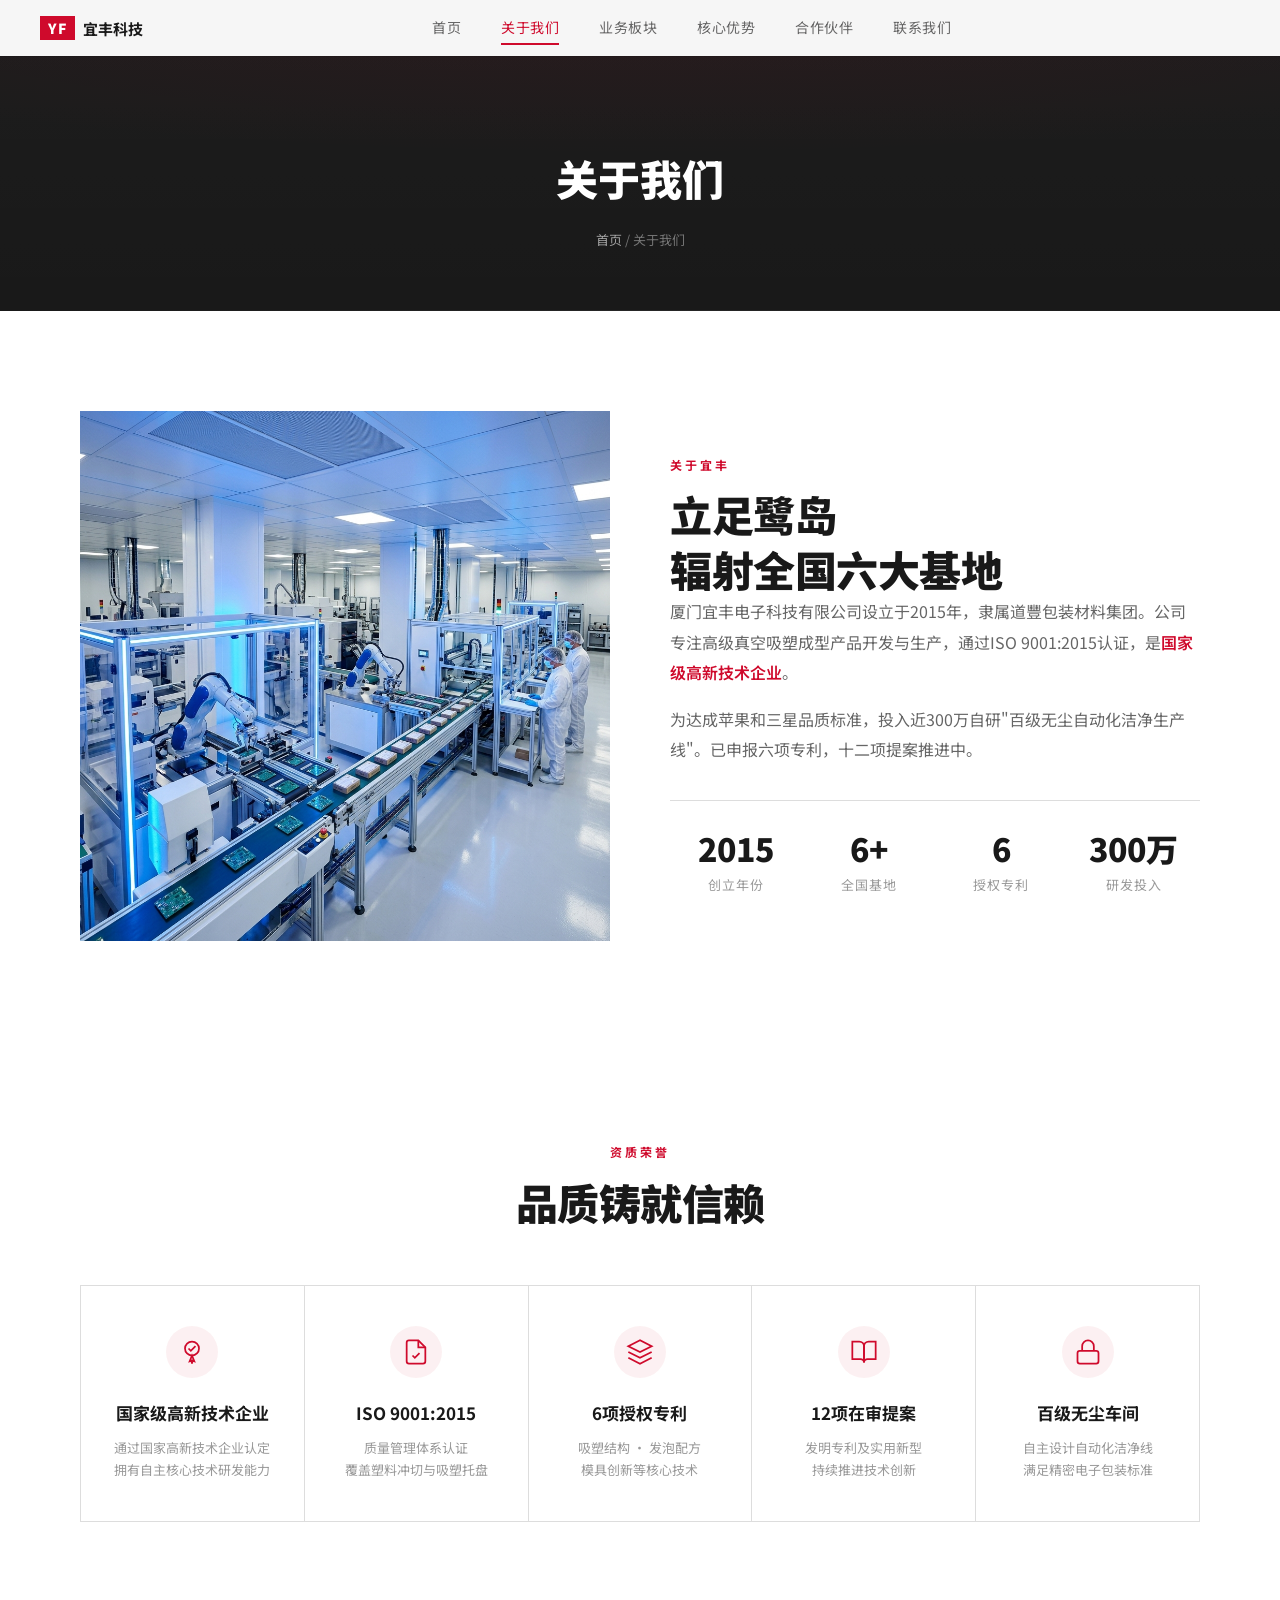
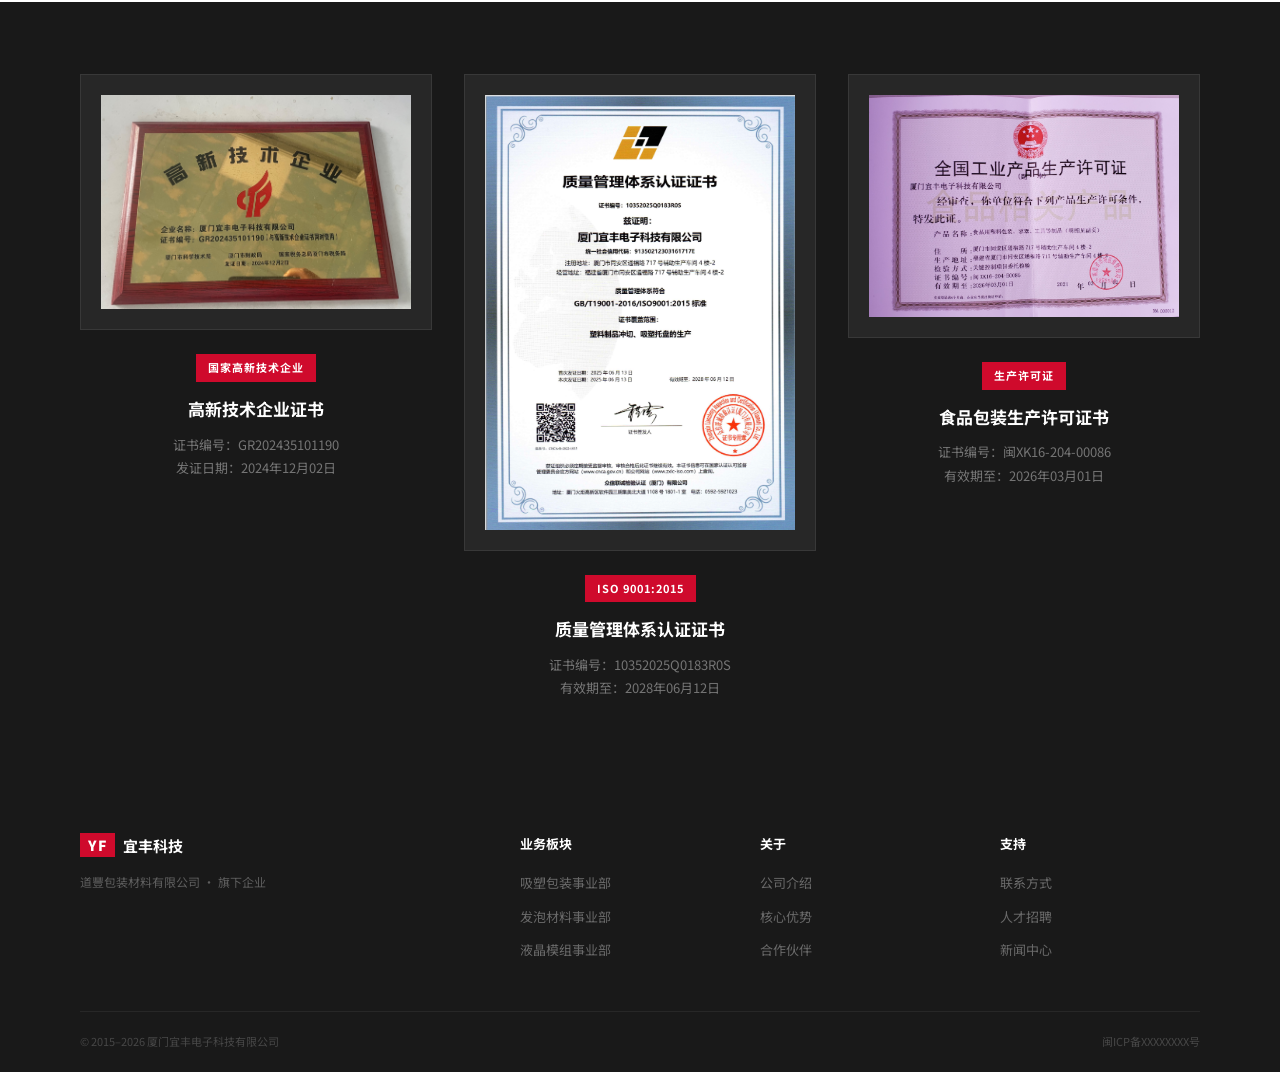
==== commit 41c18aa3: "feat: 从PPT提取并添加国高+食品许可证书图片 - gaoxin.png: 高新技术企业证书木牌照片 - food-license.jpg: 全国工业产品生产许可证 - 修正HTML引用路径(." ====
--- a/about.html
+++ b/about.html
@@ -171,7 +171,7 @@
                     <!-- 食品包装生产许可证 -->
                     <div class="cert-gallery-item reveal">
                         <div class="cert-banner-img">
-                            <img src="images/certs/food-license.png" alt="全国工业产品生产许可证" loading="lazy">
+                            <img src="images/certs/food-license.jpg" alt="全国工业产品生产许可证" loading="lazy">
                         </div>
                         <div class="cert-gallery-info">
                             <span class="cert-badge">生产许可证</span>
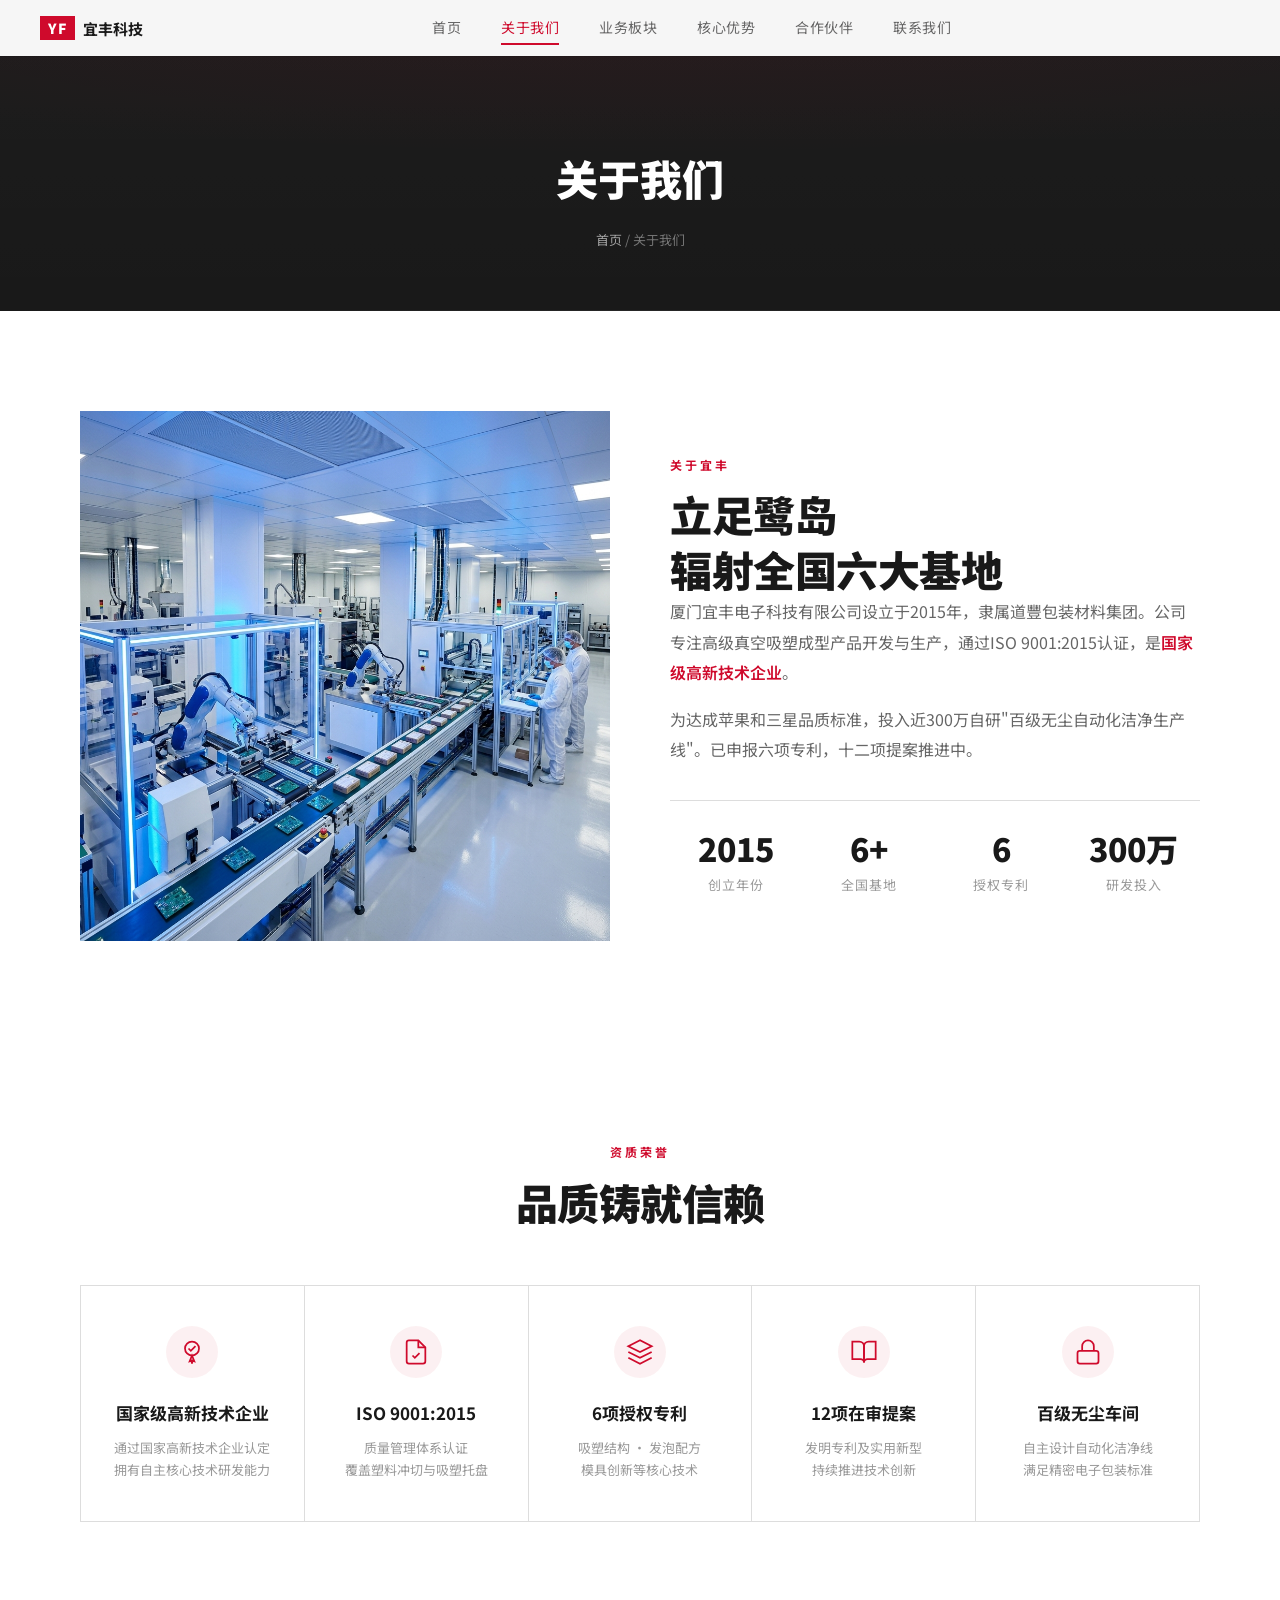
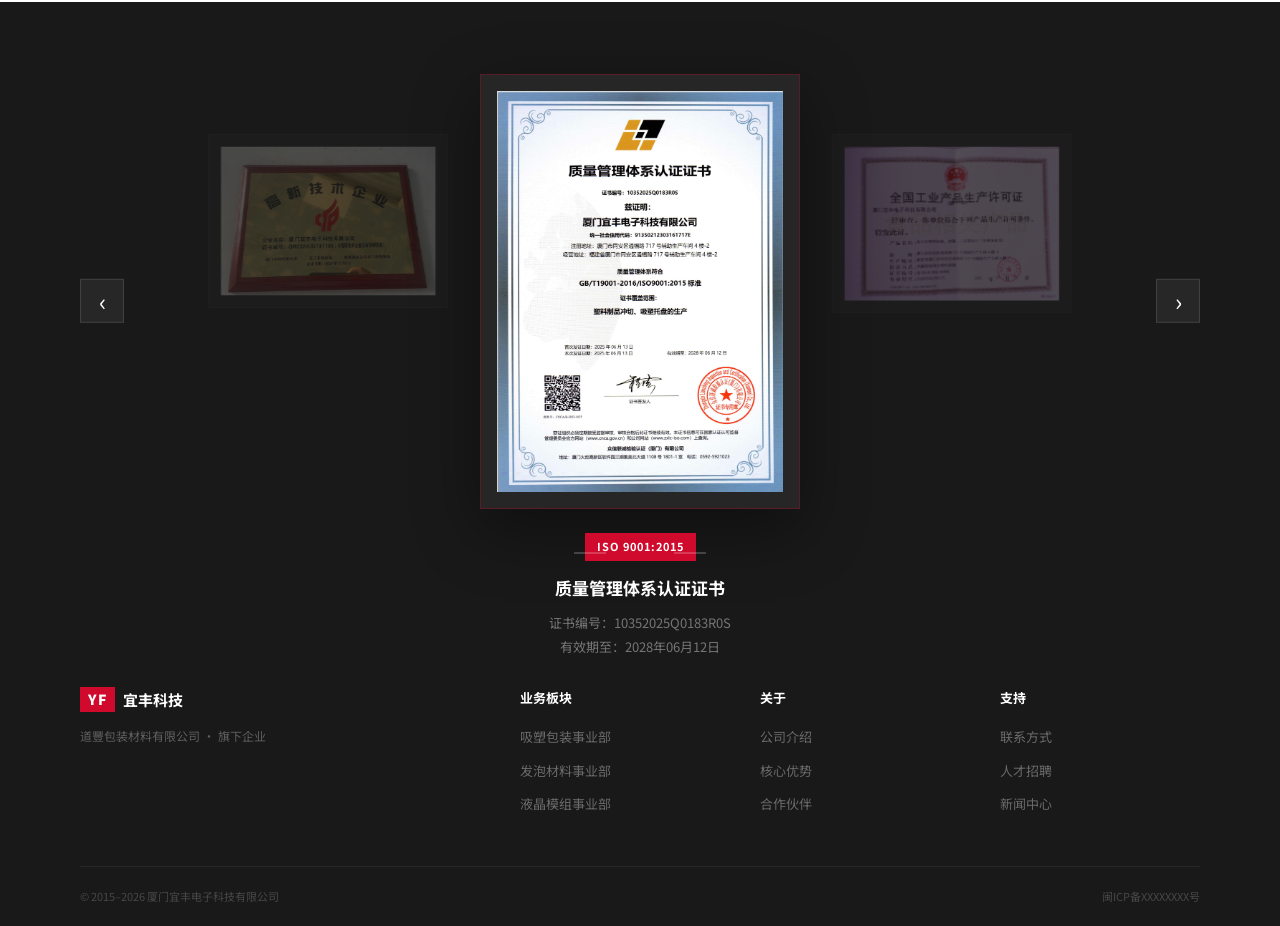
==== commit c778faa7: "feat: 证书区改为3D旋转轮播 - 三张证书围成圆形自动旋转（4秒/张） - 中间active放大+阴影+红边框，两侧缩小半透明 - 左右箭头+底部指示点+触摸滑动 - 文字信息仅active项显" ====
--- a/about.html
+++ b/about.html
@@ -140,45 +140,56 @@
                 </div>
             </div>
         </div>
-        <!-- 证书展示带 -->
+        <!-- 证书 3D 旋转展示 -->
         <div class="cert-banner">
             <div class="container">
-                <div class="cert-gallery">
-                    <!-- 国高证书 -->
-                    <div class="cert-gallery-item reveal">
-                        <div class="cert-banner-img">
-                            <img src="images/certs/gaoxin.png" alt="国家级高新技术企业证书" loading="lazy">
-                        </div>
-                        <div class="cert-gallery-info">
-                            <span class="cert-badge">国家高新技术企业</span>
-                            <h4>高新技术企业证书</h4>
-                            <p>证书编号：GR202435101190</p>
-                            <p>发证日期：2024年12月02日</p>
-                        </div>
-                    </div>
-                    <!-- ISO 证书 -->
-                    <div class="cert-gallery-item reveal">
-                        <div class="cert-banner-img">
-                            <img src="images/certs/iso9001.png" alt="ISO 9001:2015 质量管理体系认证证书" width="798" height="1119" loading="lazy">
-                        </div>
-                        <div class="cert-gallery-info">
-                            <span class="cert-badge">ISO 9001:2015</span>
-                            <h4>质量管理体系认证证书</h4>
-                            <p>证书编号：10352025Q0183R0S</p>
-                            <p>有效期至：2028年06月12日</p>
-                        </div>
-                    </div>
-                    <!-- 食品包装生产许可证 -->
-                    <div class="cert-gallery-item reveal">
-                        <div class="cert-banner-img">
-                            <img src="images/certs/food-license.jpg" alt="全国工业产品生产许可证" loading="lazy">
-                        </div>
-                        <div class="cert-gallery-info">
-                            <span class="cert-badge">生产许可证</span>
-                            <h4>食品包装生产许可证书</h4>
-                            <p>证书编号：闽XK16-204-00086</p>
-                            <p>有效期至：2026年03月01日</p>
-                        </div>
+                <div class="cert-carousel" id="certCarousel">
+                    <div class="cert-carousel-track">
+                        <!-- 国高证书 -->
+                        <div class="cert-carousel-item" data-i="0">
+                            <div class="cert-banner-img">
+                                <img src="images/certs/gaoxin.png" alt="国家级高新技术企业证书" loading="lazy">
+                            </div>
+                            <div class="cert-gallery-info">
+                                <span class="cert-badge">国家高新技术企业</span>
+                                <h4>高新技术企业证书</h4>
+                                <p>证书编号：GR202435101190</p>
+                                <p>发证日期：2024年12月02日</p>
+                            </div>
+                        </div>
+                        <!-- ISO 证书 -->
+                        <div class="cert-carousel-item" data-i="1">
+                            <div class="cert-banner-img">
+                                <img src="images/certs/iso9001.png" alt="ISO 9001:2015 质量管理体系认证证书" loading="lazy">
+                            </div>
+                            <div class="cert-gallery-info">
+                                <span class="cert-badge">ISO 9001:2015</span>
+                                <h4>质量管理体系认证证书</h4>
+                                <p>证书编号：10352025Q0183R0S</p>
+                                <p>有效期至：2028年06月12日</p>
+                            </div>
+                        </div>
+                        <!-- 食品包装生产许可证 -->
+                        <div class="cert-carousel-item" data-i="2">
+                            <div class="cert-banner-img">
+                                <img src="images/certs/food-license.jpg" alt="全国工业产品生产许可证" loading="lazy">
+                            </div>
+                            <div class="cert-gallery-info">
+                                <span class="cert-badge">生产许可证</span>
+                                <h4>食品包装生产许可证书</h4>
+                                <p>证书编号：闽XK16-204-00086</p>
+                                <p>有效期至：2026年03月01日</p>
+                            </div>
+                        </div>
+                    </div>
+                    <!-- 左右箭头 -->
+                    <button class="cert-arrow cert-prev" aria-label="上一张">‹</button>
+                    <button class="cert-arrow cert-next" aria-label="下一张">›</button>
+                    <!-- 指示点 -->
+                    <div class="cert-dots">
+                        <button class="cert-dot active" data-i="0" aria-label="第1张证书"></button>
+                        <button class="cert-dot" data-i="1" aria-label="第2张证书"></button>
+                        <button class="cert-dot" data-i="2" aria-label="第3张证书"></button>
                     </div>
                 </div>
             </div>
--- a/style.css
+++ b/style.css
@@ -523,22 +523,51 @@
     margin-top:80px;padding:72px 0;
     background:var(--grey-900);
 }
-.cert-gallery{
-    display:grid;grid-template-columns:repeat(3,1fr);
-    gap:32px;
-}
-.cert-gallery-item{
+
+/* 3D 旋转轮播 */
+.cert-carousel{
+    position:relative;
+    height:480px;
+    perspective:1200px;
+    overflow:visible;
+}
+.cert-carousel-track{
+    position:relative;
+    width:100%;height:100%;
+    transform-style:preserve-3d;
+    transition:transform .8s var(--ease);
+}
+.cert-carousel-item{
+    position:absolute;
+    width:320px;height:100%;
+    left:50%;top:0;
+    margin-left:-160px;
     text-align:center;
-}
+    backface-visibility:hidden;
+    transition:opacity .6s var(--ease), filter .6s var(--ease);
+}
+.cert-carousel-item.active{
+    opacity:1;filter:none;z-index:3;
+}
+.cert-carousel-item.prev,
+.cert-carousel-item.next{
+    opacity:.5;filter:brightness(.6);z-index:1;
+    cursor:pointer;
+}
+.cert-carousel-item.hidden{
+    opacity:0;pointer-events:none;
+}
+
 .cert-banner-img{
     background:rgba(255,255,255,.06);
-    padding:20px;
+    padding:16px;
     border:1px solid rgba(255,255,255,.08);
     margin-bottom:20px;
-    transition:border-color .3s var(--ease);
-}
-.cert-gallery-item:hover .cert-banner-img{
+    transition:border-color .3s var(--ease), box-shadow .3s var(--ease);
+}
+.cert-carousel-item.active .cert-banner-img{
     border-color:rgba(207,10,44,.3);
+    box-shadow:0 20px 60px rgba(0,0,0,.4);
 }
 .cert-banner-img img{
     width:100%;height:auto;display:block;
@@ -557,6 +586,43 @@
     font-size:13px;color:rgba(255,255,255,.4);
     line-height:1.8;
 }
+.cert-gallery-info{
+    opacity:0;transform:translateY(10px);
+    transition:all .4s var(--ease) .1s;
+}
+.cert-carousel-item.active .cert-gallery-info{
+    opacity:1;transform:translateY(0);
+}
+
+/* 箭头 */
+.cert-arrow{
+    position:absolute;top:50%;transform:translateY(-80%);
+    width:44px;height:44px;
+    background:rgba(255,255,255,.06);
+    border:1px solid rgba(255,255,255,.12);
+    color:var(--white);font-size:24px;
+    cursor:pointer;z-index:10;
+    transition:all .3s var(--ease);
+    display:flex;align-items:center;justify-content:center;
+}
+.cert-prev{left:0}
+.cert-next{right:0}
+.cert-arrow:hover{
+    background:var(--red);border-color:var(--red);
+}
+
+/* 指示点 */
+.cert-dots{
+    position:absolute;bottom:0;left:50%;
+    transform:translateX(-50%);
+    display:flex;gap:10px;
+}
+.cert-dot{
+    width:32px;height:2px;border:none;cursor:pointer;
+    background:rgba(255,255,255,.2);padding:0;
+    transition:all .4s var(--ease);
+}
+.cert-dot.active{background:var(--red);width:48px}
 
 /* ===================
    CONTACT – 联系我们
@@ -677,7 +743,7 @@
     .mat-item{border-right:none;border-bottom:1px solid rgba(255,255,255,.08)}
     .footer-grid{grid-template-columns:1fr 1fr}
     .cert-cards{grid-template-columns:repeat(3,1fr)}
-    .cert-gallery{grid-template-columns:repeat(3,1fr);gap:24px}
+    .cert-carousel-item{width:280px;margin-left:-140px}
 }
 
 @media(max-width:768px){
@@ -708,8 +774,8 @@
     .partner-item:nth-child(odd){border-right:1px solid var(--grey-200)}
     .cert-cards{grid-template-columns:repeat(2,1fr)}
     .cert-card:last-child{grid-column:span 2}
-    .cert-gallery{grid-template-columns:1fr 1fr}
-    .cert-gallery-item:last-child{grid-column:span 2;max-width:400px;margin:0 auto}
+    .cert-carousel{height:420px}
+    .cert-carousel-item{width:260px;margin-left:-130px}
     .form-2col{grid-template-columns:1fr}
     .footer-grid{grid-template-columns:1fr}
     .footer-bottom{flex-direction:column;gap:4px}
@@ -723,8 +789,8 @@
     .partner-item{border-right:none !important}
     .cert-cards{grid-template-columns:1fr}
     .cert-card:last-child{grid-column:auto}
-    .cert-gallery{grid-template-columns:1fr}
-    .cert-gallery-item:last-child{grid-column:auto;max-width:none}
+    .cert-carousel{height:380px}
+    .cert-carousel-item{width:220px;margin-left:-110px}
 }
 
 /* ===================
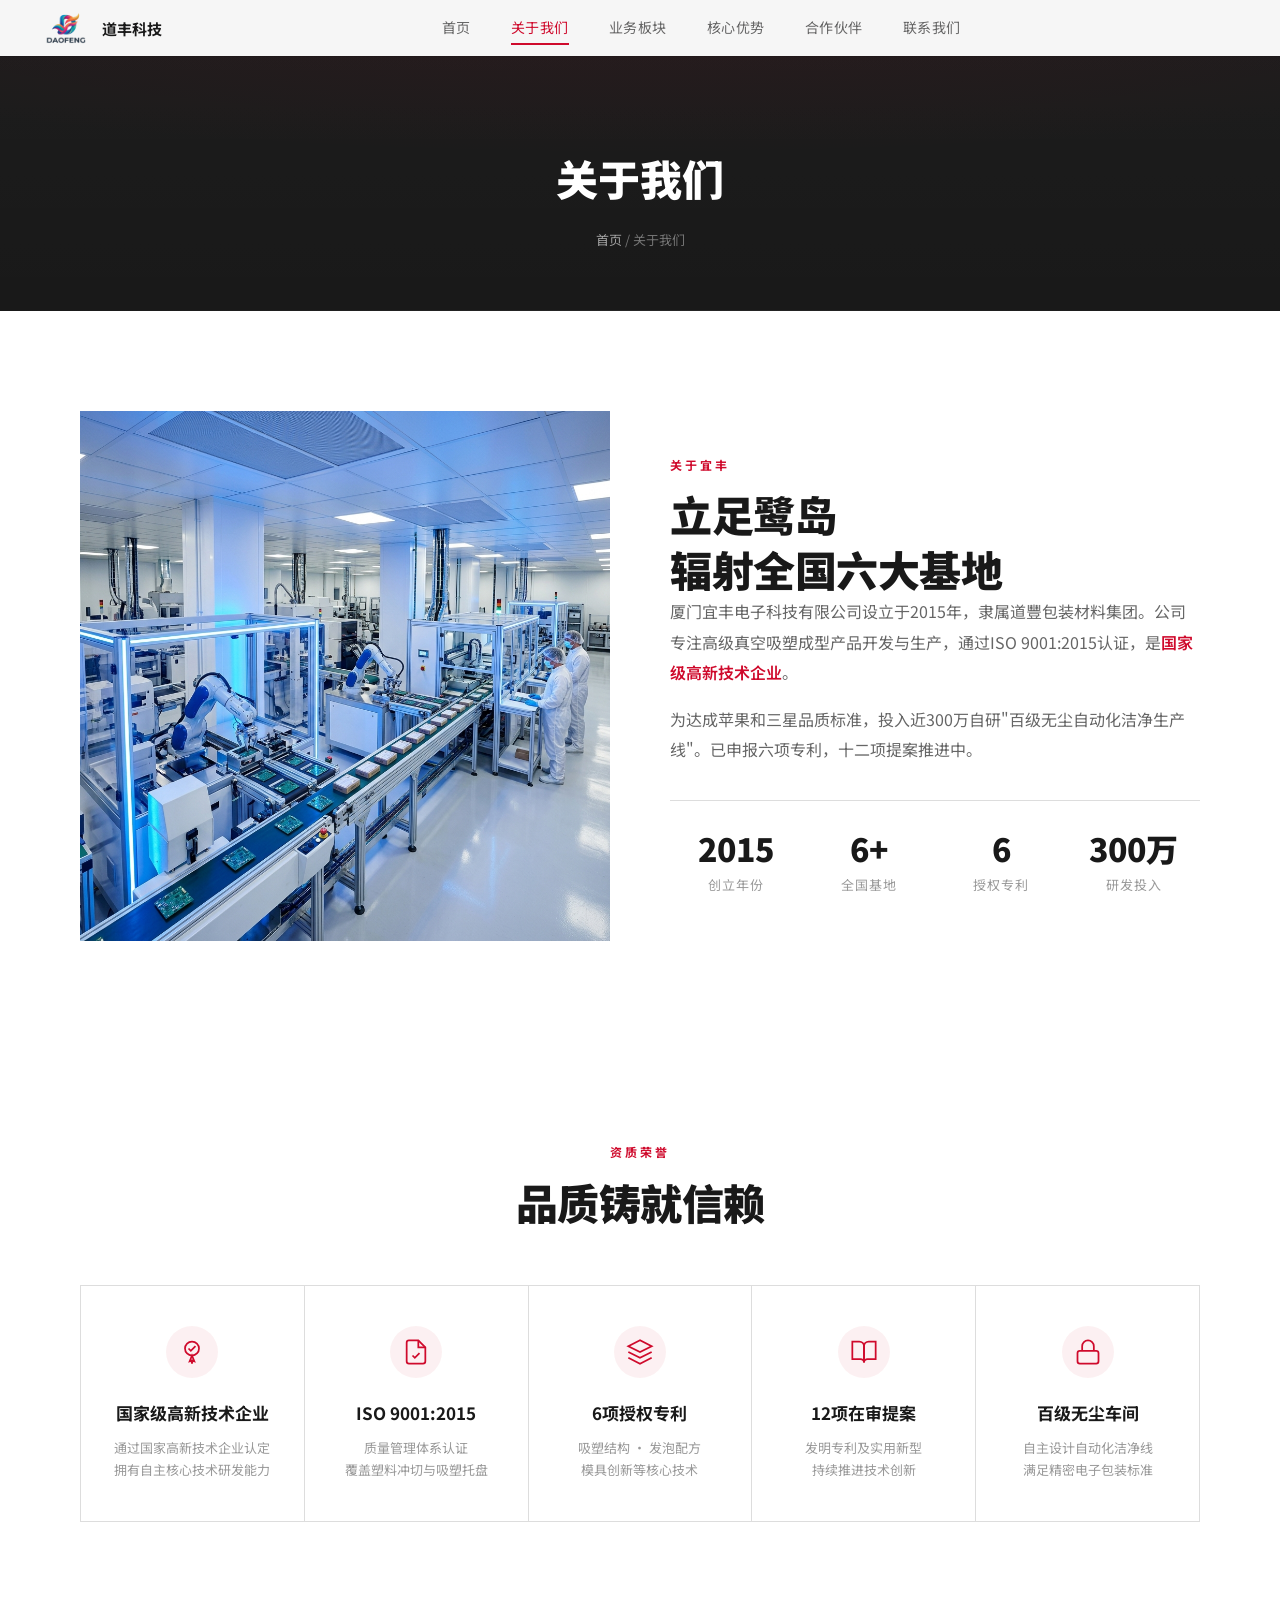
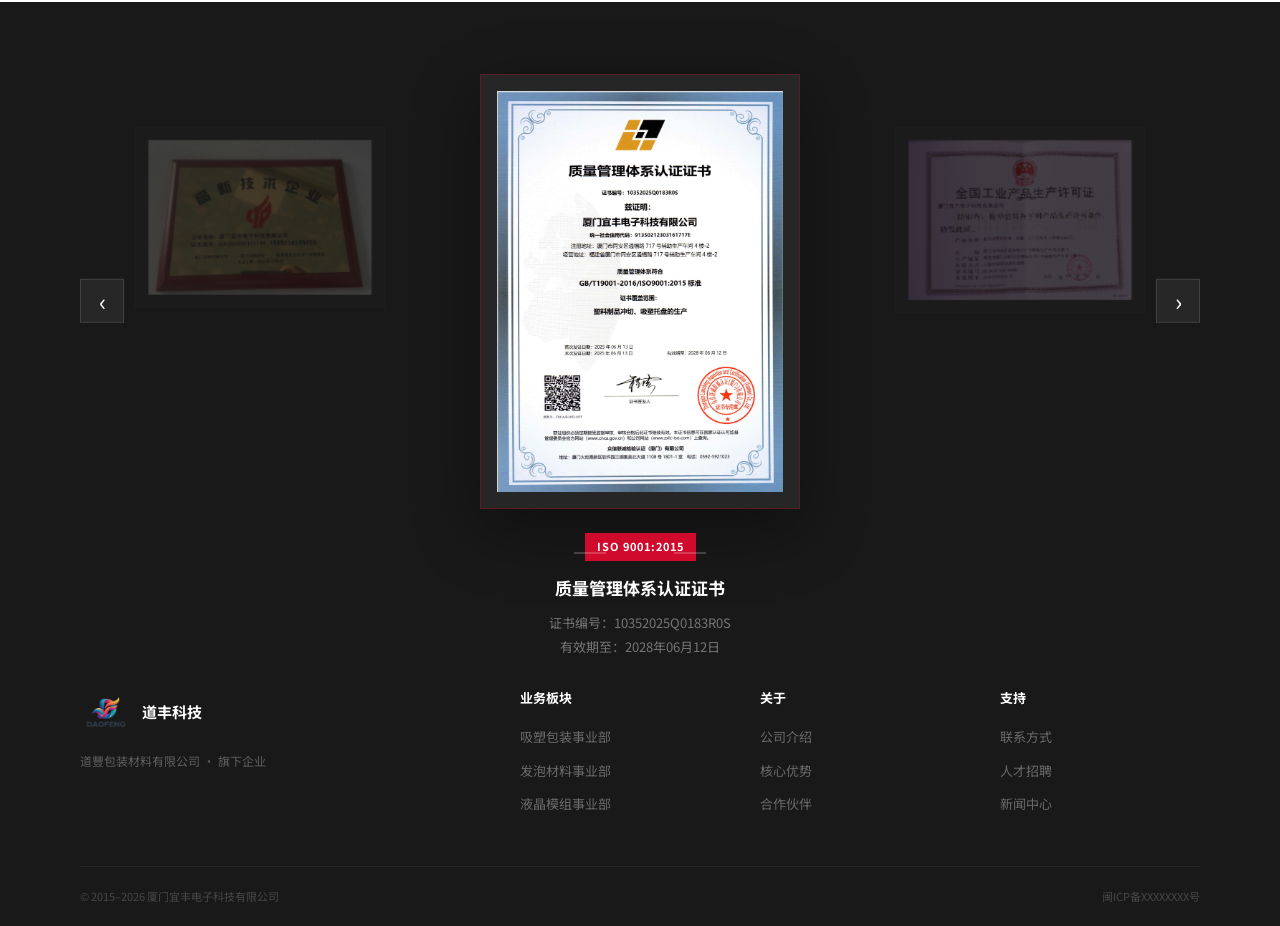
==== commit 4b7c7f6a: "feat: 更换道丰DAOFENG品牌Logo，公司名称更新为道丰科技 - 新增彩色流体风DAOFENG商标（透明背景） - 全站Logo从文字YF改为图片Logo - 公司名称从'宜丰科技'统一更新" ====
--- a/about.html
+++ b/about.html
@@ -17,8 +17,8 @@
     <header class="header" id="header">
         <div class="header-inner">
             <a href="index.html" class="logo">
-                <span class="logo-mark">YF</span>
-                <span class="logo-name">宜丰科技</span>
+                <img src="images/logo-daofeng.png" alt="道豐 DAOFENG" class="logo-img">
+                <span class="logo-name">道丰科技</span>
             </a>
             <nav class="nav" id="nav" aria-label="主导航">
                 <a href="index.html" class="nav-link">首页</a>
@@ -202,8 +202,8 @@
             <div class="footer-grid">
                 <div class="footer-brand">
                     <div class="logo">
-                        <span class="logo-mark">YF</span>
-                        <span class="logo-name">宜丰科技</span>
+                        <img src="images/logo-daofeng.png" alt="道豐 DAOFENG" class="logo-img">
+                        <span class="logo-name">道丰科技</span>
                     </div>
                     <p>道豐包装材料有限公司 · 旗下企业</p>
                 </div>
--- a/style.css
+++ b/style.css
@@ -66,12 +66,13 @@
     display:flex;align-items:center;justify-content:space-between;
     padding:0 40px;
 }
-.logo{display:flex;align-items:center;gap:8px;z-index:1001}
-.logo-mark{
-    font-size:14px;font-weight:900;letter-spacing:1px;
-    color:var(--white);background:var(--red);
-    padding:3px 8px;line-height:1.3;
-}
+.logo{display:flex;align-items:center;gap:10px;z-index:1001}
+.logo-img{
+    height:52px;width:auto;
+    display:block;
+    transition:filter .3s var(--ease);
+}
+/* 在浅色/滚动后的 header 中不需要特殊处理，logo 本身是彩色的 */
 
 .logo-name{
     font-size:15px;font-weight:700;
@@ -543,8 +544,10 @@
     left:50%;top:0;
     margin-left:-160px;
     text-align:center;
-    backface-visibility:hidden;
-    transition:opacity .6s var(--ease), filter .6s var(--ease);
+    will-change:transform,opacity;
+    transition:transform 1s cubic-bezier(.25,.1,.25,1),
+               opacity .8s cubic-bezier(.25,.1,.25,1),
+               filter .8s cubic-bezier(.25,.1,.25,1);
 }
 .cert-carousel-item.active{
     opacity:1;filter:none;z-index:3;
